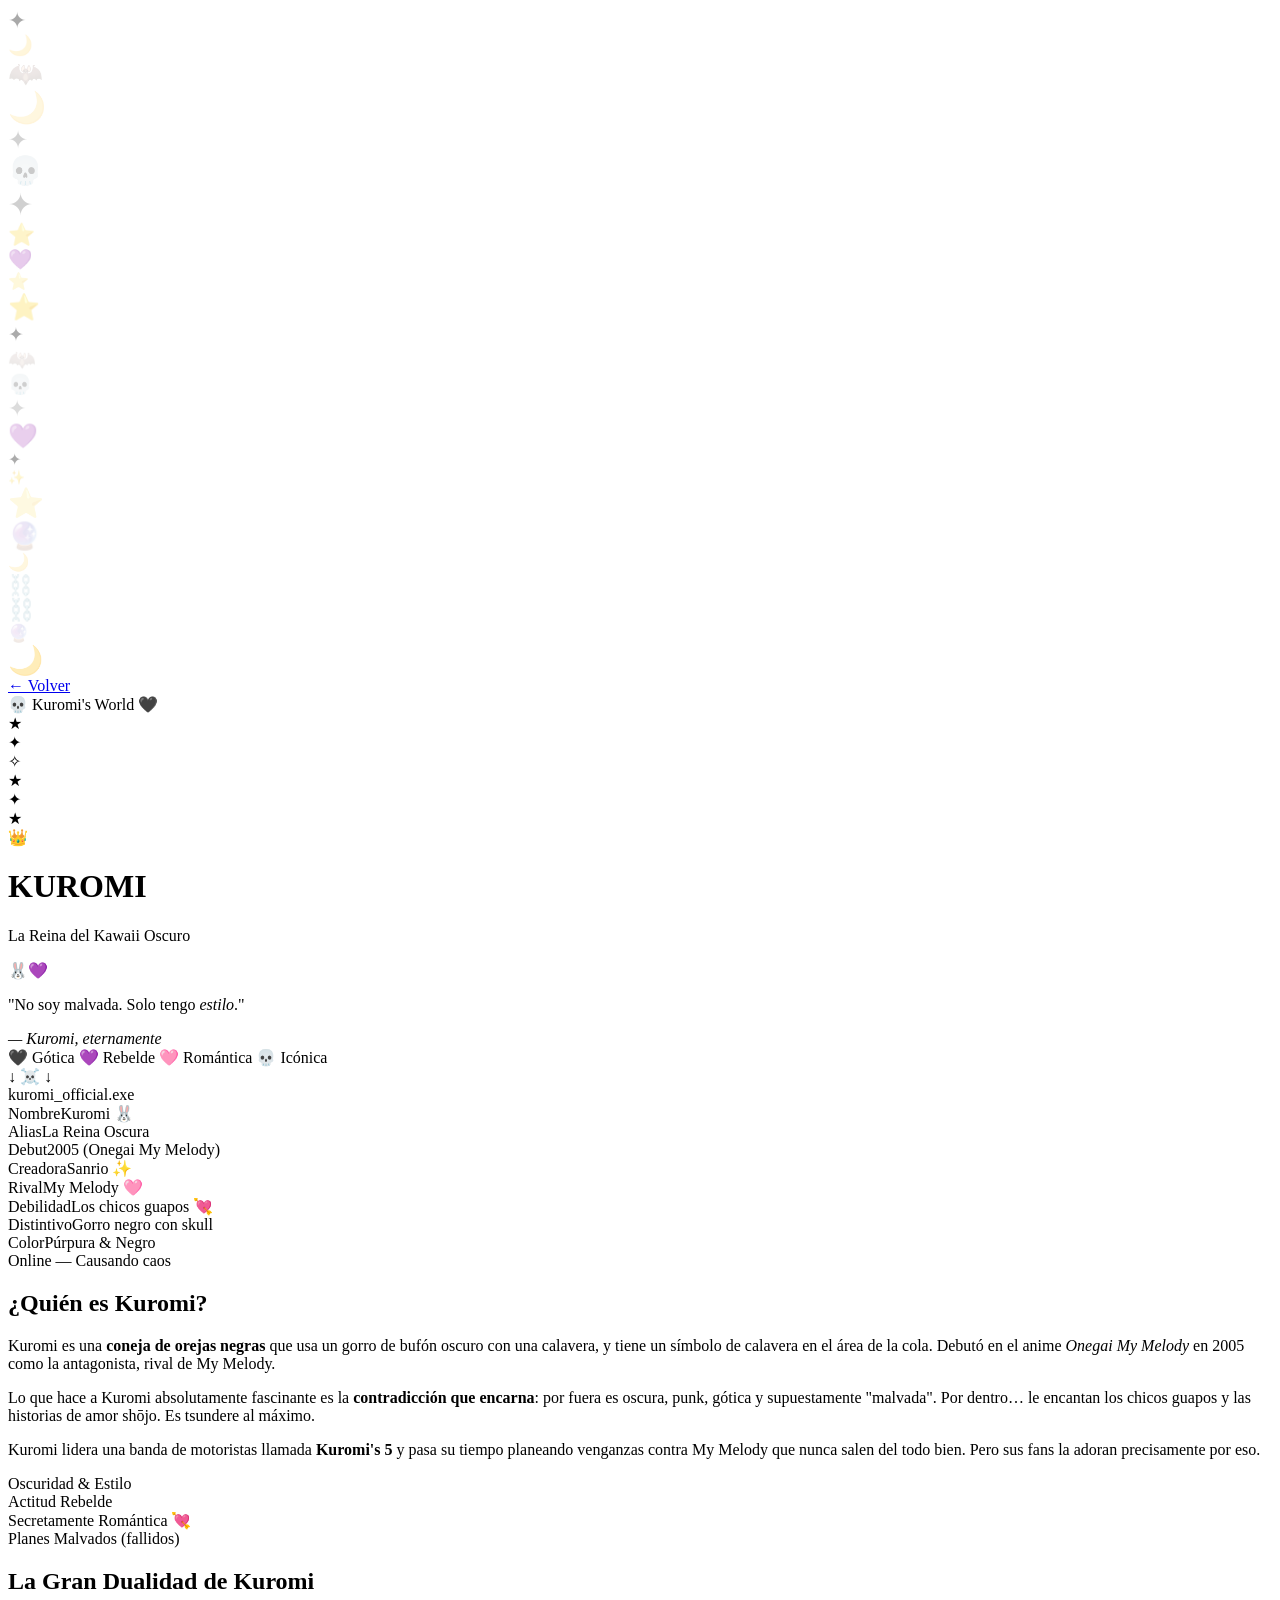
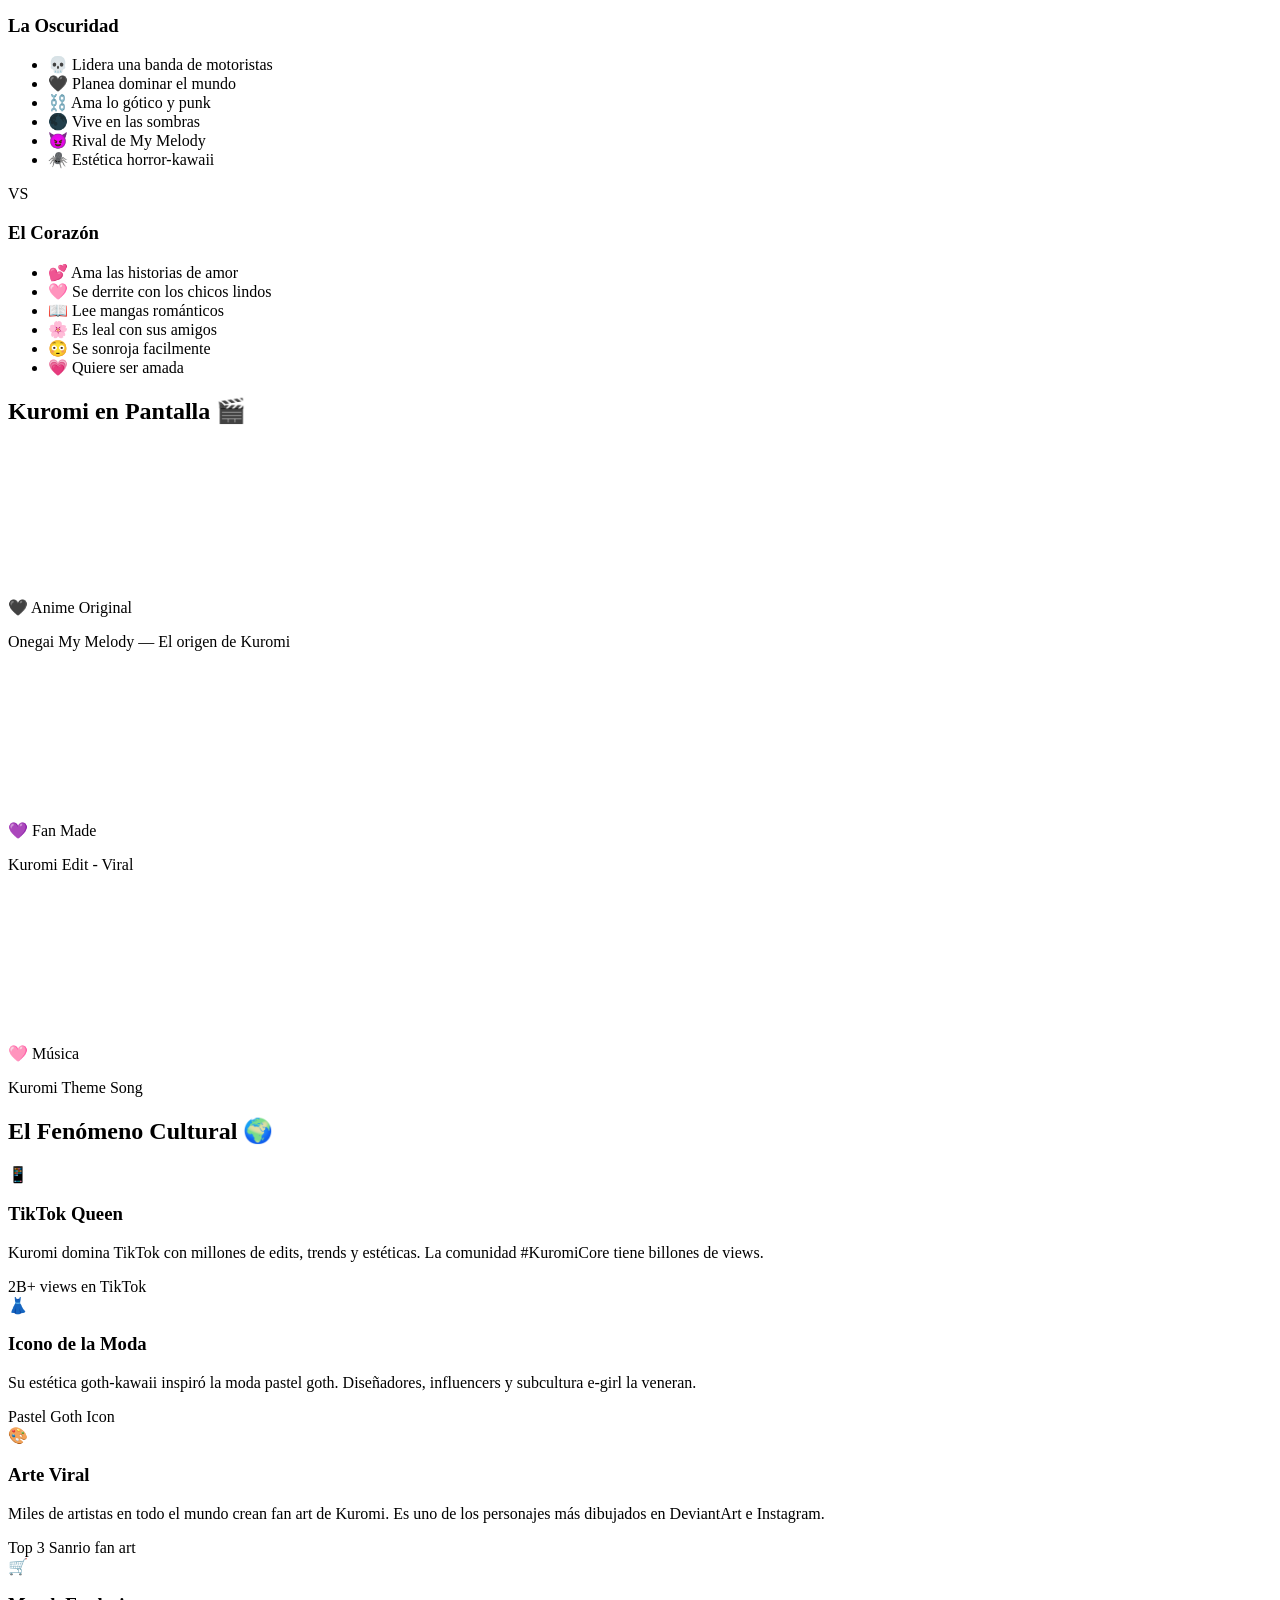
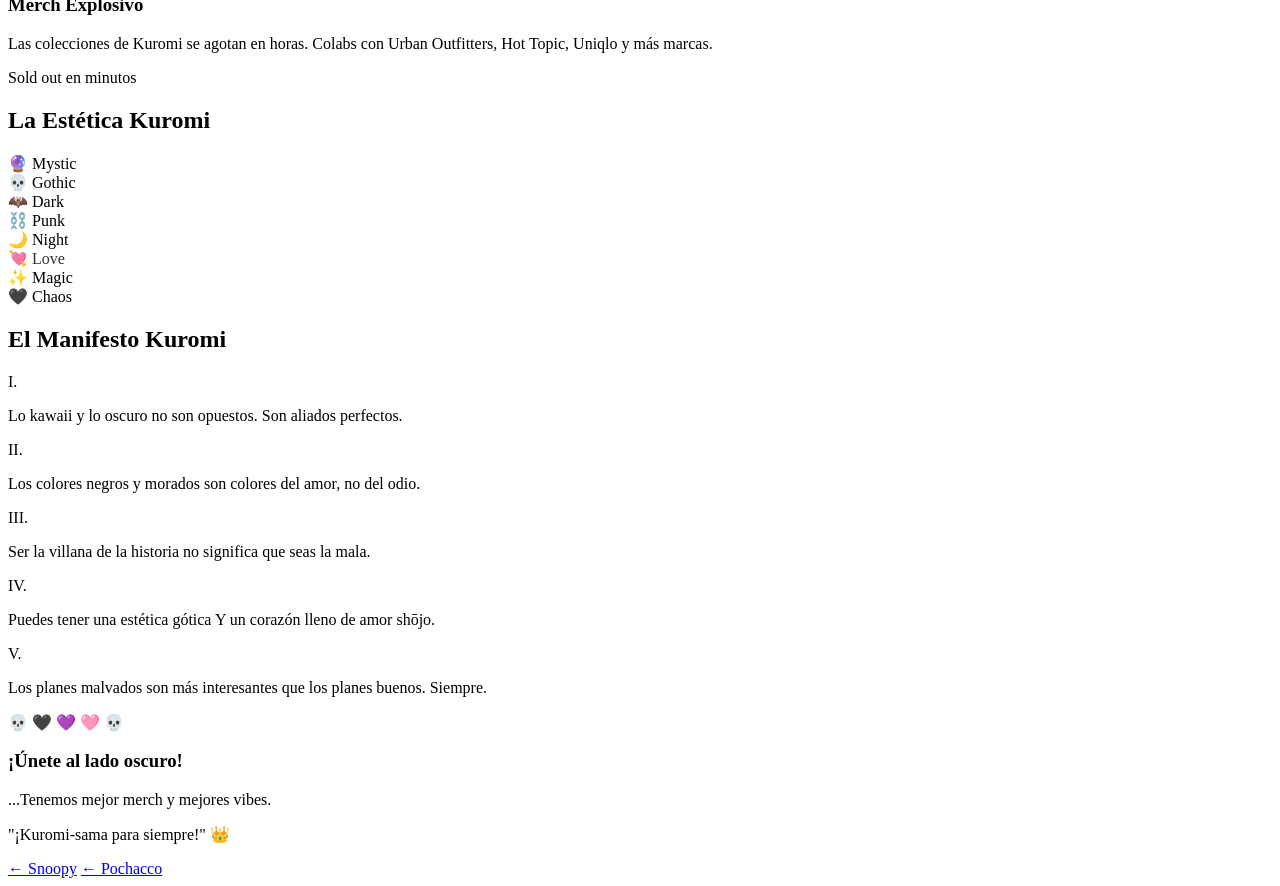
==== kuromi.html @ 2f502f6d "Add files via upload" ====
<!DOCTYPE html>
<html lang="es">
<head>
  <meta charset="UTF-8" />
  <meta name="viewport" content="width=device-width, initial-scale=1.0" />
  <title>Kuromi — La Reina del Kawaii Oscuro</title>
  <link rel="stylesheet" href="css/kuromi.css" />
  <link href="https://fonts.googleapis.com/css2?family=UnifrakturMaguntia&family=Raleway:wght@300;700;900&family=Abril+Fatface&display=swap" rel="stylesheet" />
</head>
<body>

  <!-- Dark particles -->
  <div class="dark-particles" id="darkParticles"></div>

  <!-- Nav -->
  <nav class="nav">
    <a href="index.html" class="nav-back">← Volver</a>
    <div class="nav-skull">💀 Kuromi's World 🖤</div>
    <div class="nav-dots">
      <a href="snoopy.html" class="dot"></a>
      <a href="pochacco.html" class="dot"></a>
      <a href="kuromi.html" class="dot active"></a>
    </div>
  </nav>

  <!-- Hero - Full dark experience -->
  <header class="hero">
    <div class="hero-bg">
      <div class="star" style="top:10%;left:5%">★</div>
      <div class="star" style="top:20%;left:90%">✦</div>
      <div class="star" style="top:70%;left:8%">✧</div>
      <div class="star" style="top:80%;left:85%">★</div>
      <div class="star" style="top:40%;left:95%">✦</div>
      <div class="star" style="top:55%;left:2%">★</div>
    </div>

    <div class="hero-content">
      <div class="crown">👑</div>
      <h1 class="hero-title">
        <span class="k">K</span><span class="u">U</span><span class="r">R</span><span class="o">O</span><span class="m">M</span><span class="i">I</span>
      </h1>
      <p class="hero-sub">La Reina del Kawaii Oscuro</p>

      <div class="kuromi-art">
        <img
          src="https://www.sanrio.com/cdn/shop/files/kuromi-sq.jpg"
          alt="Kuromi"
          class="kuromi-img"
          onerror="this.style.display='none'; this.nextElementSibling.style.display='flex'"
        />
        <div class="kuromi-emoji-fallback" style="display:none">🐰💜</div>
        <div class="ring ring-1"></div>
        <div class="ring ring-2"></div>
        <div class="ring ring-3"></div>
      </div>

      <div class="hero-manifesto">
        <p>"No soy malvada. Solo tengo <em>estilo</em>."</p>
        <cite>— Kuromi, eternamente</cite>
      </div>

      <div class="hero-pills">
        <span class="pill dark">🖤 Gótica</span>
        <span class="pill purple">💜 Rebelde</span>
        <span class="pill pink">🩷 Romántica</span>
        <span class="pill dark">💀 Icónica</span>
      </div>
    </div>

    <div class="scroll-skull">↓ ☠️ ↓</div>
  </header>

  <!-- About Section -->
  <section class="about">
    <div class="about-grid">
      <div class="about-visual">
        <div class="profile-card">
          <div class="pc-header">
            <div class="pc-dots">
              <span style="background:#ff5f56"></span>
              <span style="background:#febc2e"></span>
              <span style="background:#28c840"></span>
            </div>
            <span class="pc-title">kuromi_official.exe</span>
          </div>
          <div class="pc-body">
            <div class="pc-row"><span>Nombre</span><span>Kuromi 🐰</span></div>
            <div class="pc-row"><span>Alias</span><span>La Reina Oscura</span></div>
            <div class="pc-row"><span>Debut</span><span>2005 (Onegai My Melody)</span></div>
            <div class="pc-row"><span>Creadora</span><span>Sanrio ✨</span></div>
            <div class="pc-row"><span>Rival</span><span>My Melody 🩷</span></div>
            <div class="pc-row"><span>Debilidad</span><span>Los chicos guapos 💘</span></div>
            <div class="pc-row"><span>Distintivo</span><span>Gorro negro con skull</span></div>
            <div class="pc-row"><span>Color</span><span>Púrpura & Negro</span></div>
            <div class="pc-status">
              <span class="status-dot"></span>
              <span>Online — Causando caos</span>
            </div>
          </div>
        </div>
      </div>

      <div class="about-text">
        <h2 class="section-title">¿Quién es Kuromi?</h2>
        <p>Kuromi es una <strong>coneja de orejas negras</strong> que usa un gorro de bufón oscuro con una calavera, y tiene un símbolo de calavera en el área de la cola. Debutó en el anime <em>Onegai My Melody</em> en 2005 como la antagonista, rival de My Melody.</p>
        <p>Lo que hace a Kuromi absolutamente fascinante es la <strong>contradicción que encarna</strong>: por fuera es oscura, punk, gótica y supuestamente "malvada". Por dentro… le encantan los chicos guapos y las historias de amor shōjo. Es tsundere al máximo.</p>
        <p>Kuromi lidera una banda de motoristas llamada <strong>Kuromi's 5</strong> y pasa su tiempo planeando venganzas contra My Melody que nunca salen del todo bien. Pero sus fans la adoran precisamente por eso.</p>
        <div class="trait-list">
          <div class="trait">
            <span class="t-bar" style="--tw: 90%"></span>
            <span>Oscuridad & Estilo</span>
          </div>
          <div class="trait">
            <span class="t-bar" style="--tw: 85%"></span>
            <span>Actitud Rebelde</span>
          </div>
          <div class="trait">
            <span class="t-bar" style="--tw: 100%"></span>
            <span>Secretamente Romántica 💘</span>
          </div>
          <div class="trait">
            <span class="t-bar" style="--tw: 75%"></span>
            <span>Planes Malvados (fallidos)</span>
          </div>
        </div>
      </div>
    </div>
  </section>

  <!-- La Dualidad Section -->
  <section class="duality">
    <h2 class="section-title centered">La Gran Dualidad de Kuromi</h2>
    <div class="duality-split">
      <div class="duality-side dark-side">
        <h3>La Oscuridad</h3>
        <ul>
          <li>💀 Lidera una banda de motoristas</li>
          <li>🖤 Planea dominar el mundo</li>
          <li>⛓️ Ama lo gótico y punk</li>
          <li>🌑 Vive en las sombras</li>
          <li>😈 Rival de My Melody</li>
          <li>🕷️ Estética horror-kawaii</li>
        </ul>
      </div>
      <div class="duality-vs">VS</div>
      <div class="duality-side light-side">
        <h3>El Corazón</h3>
        <ul>
          <li>💕 Ama las historias de amor</li>
          <li>🩷 Se derrite con los chicos lindos</li>
          <li>📖 Lee mangas románticos</li>
          <li>🌸 Es leal con sus amigos</li>
          <li>😳 Se sonroja facilmente</li>
          <li>💗 Quiere ser amada</li>
        </ul>
      </div>
    </div>
  </section>

  <!-- Videos -->
  <section class="video-section">
    <h2 class="section-title centered">Kuromi en Pantalla 🎬</h2>
    <div class="video-layout">
      <div class="video-card featured-v">
        <iframe
          src="https://www.youtube.com/embed/dNz37sMqB1E"
          title="Onegai My Melody"
          frameborder="0"
          allow="accelerometer; autoplay; clipboard-write; encrypted-media; gyroscope; picture-in-picture"
          allowfullscreen>
        </iframe>
        <div class="v-caption">
          <span class="v-tag">🖤 Anime Original</span>
          <p>Onegai My Melody — El origen de Kuromi</p>
        </div>
      </div>
      <div class="video-stacked">
        <div class="video-card">
          <iframe
            src="https://www.youtube.com/embed/2GEgPJyUCxk"
            title="Kuromi Fan"
            frameborder="0"
            allow="accelerometer; autoplay; clipboard-write; encrypted-media; gyroscope; picture-in-picture"
            allowfullscreen>
          </iframe>
          <div class="v-caption sm">
            <span class="v-tag purple">💜 Fan Made</span>
            <p>Kuromi Edit - Viral</p>
          </div>
        </div>
        <div class="video-card">
          <iframe
            src="https://www.youtube.com/embed/n_Tda2DVjA0"
            title="Kuromi song"
            frameborder="0"
            allow="accelerometer; autoplay; clipboard-write; encrypted-media; gyroscope; picture-in-picture"
            allowfullscreen>
          </iframe>
          <div class="v-caption sm">
            <span class="v-tag pink">🩷 Música</span>
            <p>Kuromi Theme Song</p>
          </div>
        </div>
      </div>
    </div>
  </section>

  <!-- El Fenomeno Cultural -->
  <section class="phenomenon">
    <h2 class="section-title centered">El Fenómeno Cultural 🌍</h2>
    <div class="phenomenon-grid">
      <div class="ph-card">
        <div class="ph-icon">📱</div>
        <h3>TikTok Queen</h3>
        <p>Kuromi domina TikTok con millones de edits, trends y estéticas. La comunidad #KuromiCore tiene billones de views.</p>
        <div class="ph-stat">2B+ views en TikTok</div>
      </div>
      <div class="ph-card">
        <div class="ph-icon">👗</div>
        <h3>Icono de la Moda</h3>
        <p>Su estética goth-kawaii inspiró la moda pastel goth. Diseñadores, influencers y subcultura e-girl la veneran.</p>
        <div class="ph-stat">Pastel Goth Icon</div>
      </div>
      <div class="ph-card">
        <div class="ph-icon">🎨</div>
        <h3>Arte Viral</h3>
        <p>Miles de artistas en todo el mundo crean fan art de Kuromi. Es uno de los personajes más dibujados en DeviantArt e Instagram.</p>
        <div class="ph-stat">Top 3 Sanrio fan art</div>
      </div>
      <div class="ph-card">
        <div class="ph-icon">🛒</div>
        <h3>Merch Explosivo</h3>
        <p>Las colecciones de Kuromi se agotan en horas. Colabs con Urban Outfitters, Hot Topic, Uniqlo y más marcas.</p>
        <div class="ph-stat">Sold out en minutos</div>
      </div>
    </div>
  </section>

  <!-- Galería oscura -->
  <section class="dark-gallery">
    <h2 class="section-title centered">La Estética Kuromi</h2>
    <div class="aesthetic-grid">
      <div class="ae-item" style="--ae-bg: #2d1b69">
        <span class="ae-emoji">🔮</span>
        <span class="ae-text">Mystic</span>
      </div>
      <div class="ae-item tall" style="--ae-bg: #1a0a2e">
        <span class="ae-emoji">💀</span>
        <span class="ae-text">Gothic</span>
      </div>
      <div class="ae-item" style="--ae-bg: #6b0f6b">
        <span class="ae-emoji">🦇</span>
        <span class="ae-text">Dark</span>
      </div>
      <div class="ae-item wide" style="--ae-bg: #3d0057">
        <span class="ae-emoji">⛓️</span>
        <span class="ae-text">Punk</span>
      </div>
      <div class="ae-item" style="--ae-bg: #8b0070">
        <span class="ae-emoji">🌙</span>
        <span class="ae-text">Night</span>
      </div>
      <div class="ae-item tall" style="--ae-bg: #ff1493; opacity:0.8">
        <span class="ae-emoji">💘</span>
        <span class="ae-text">Love</span>
      </div>
      <div class="ae-item" style="--ae-bg: #4a0080">
        <span class="ae-emoji">✨</span>
        <span class="ae-text">Magic</span>
      </div>
      <div class="ae-item" style="--ae-bg: #1c0033">
        <span class="ae-emoji">🖤</span>
        <span class="ae-text">Chaos</span>
      </div>
    </div>
  </section>

  <!-- Manifesto -->
  <section class="manifesto">
    <div class="manifesto-inner">
      <h2 class="manifesto-title">El Manifesto Kuromi</h2>
      <div class="manifesto-items">
        <div class="manifesto-item" data-idx="1">
          <span class="m-num">I.</span>
          <p>Lo kawaii y lo oscuro no son opuestos. Son aliados perfectos.</p>
        </div>
        <div class="manifesto-item" data-idx="2">
          <span class="m-num">II.</span>
          <p>Los colores negros y morados son colores del amor, no del odio.</p>
        </div>
        <div class="manifesto-item" data-idx="3">
          <span class="m-num">III.</span>
          <p>Ser la villana de la historia no significa que seas la mala.</p>
        </div>
        <div class="manifesto-item" data-idx="4">
          <span class="m-num">IV.</span>
          <p>Puedes tener una estética gótica Y un corazón lleno de amor shōjo.</p>
        </div>
        <div class="manifesto-item" data-idx="5">
          <span class="m-num">V.</span>
          <p>Los planes malvados son más interesantes que los planes buenos. Siempre.</p>
        </div>
      </div>
    </div>
  </section>

  <!-- Footer -->
  <footer class="footer">
    <div class="footer-art">💀 🖤 💜 🩷 💀</div>
    <h3 class="footer-title">¡Únete al lado oscuro!</h3>
    <p class="footer-sub">...Tenemos mejor merch y mejores vibes.</p>
    <p class="footer-quote">"¡Kuromi-sama para siempre!" 👑</p>
    <div class="footer-nav">
      <a href="snoopy.html">← Snoopy</a>
      <a href="pochacco.html">← Pochacco</a>
    </div>
  </footer>

  <script>
    // Dark particles
    const container = document.getElementById('darkParticles');
    const symbols = ['💀', '🖤', '⭐', '✦', '🦇', '💜', '✨', '🌙', '⛓️', '🔮'];
    for (let i = 0; i < 25; i++) {
      const el = document.createElement('div');
      el.className = 'dp';
      el.textContent = symbols[Math.floor(Math.random() * symbols.length)];
      el.style.cssText = `
        left: ${Math.random() * 100}%;
        animation-delay: ${Math.random() * 10}s;
        animation-duration: ${8 + Math.random() * 8}s;
        font-size: ${0.8 + Math.random() * 1.2}rem;
        opacity: ${0.1 + Math.random() * 0.25};
      `;
      container.appendChild(el);
    }

    // Letter animation on load
    const letters = document.querySelectorAll('.hero-title span');
    letters.forEach((l, i) => {
      l.style.animationDelay = `${i * 0.1}s`;
    });

    // Scroll animations
    const observer = new IntersectionObserver((entries) => {
      entries.forEach(e => {
        if (e.isIntersecting) e.target.classList.add('visible');
      });
    }, { threshold: 0.1 });
    document.querySelectorAll('.ph-card, .manifesto-item, .ae-item, .duality-side, .trait').forEach(el => observer.observe(el));

    // Stars twinkling
    document.querySelectorAll('.star').forEach((s, i) => {
      s.style.animationDelay = `${i * 0.4}s`;
    });
  </script>
</body>
</html>
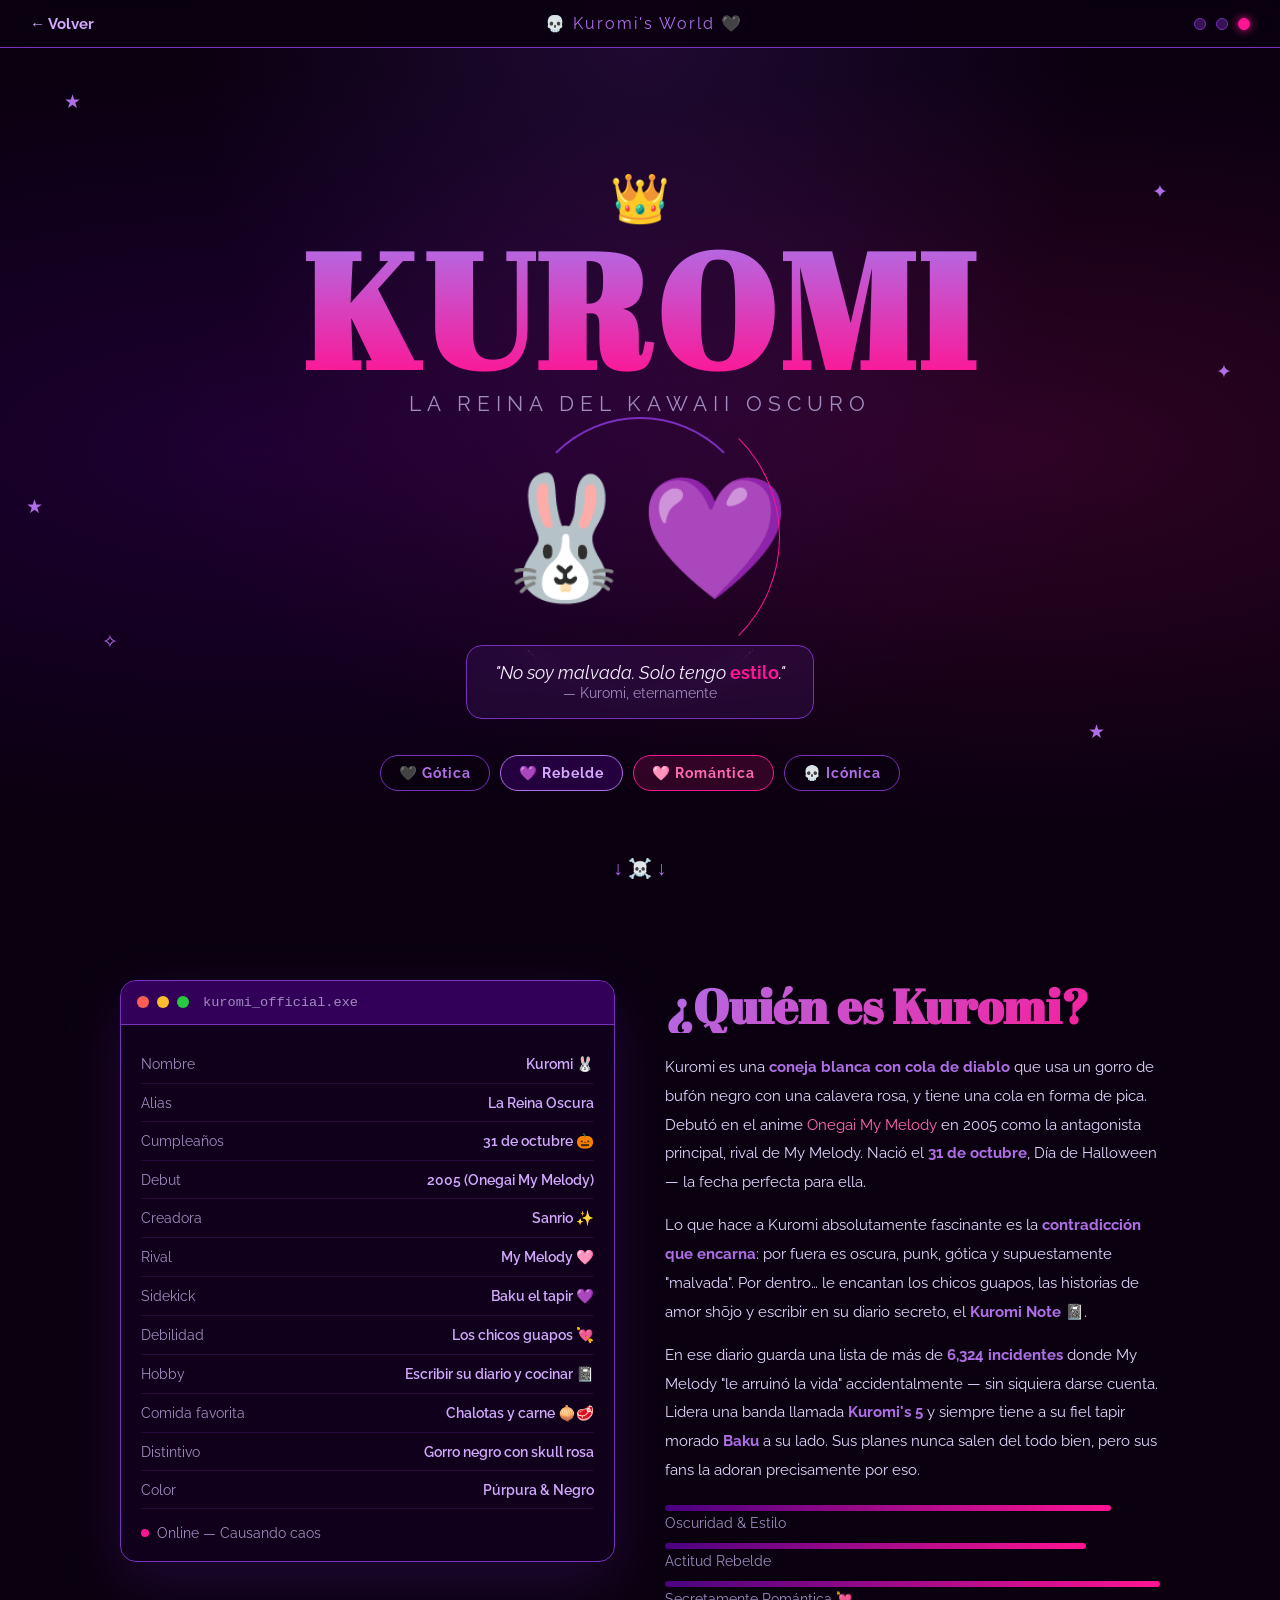
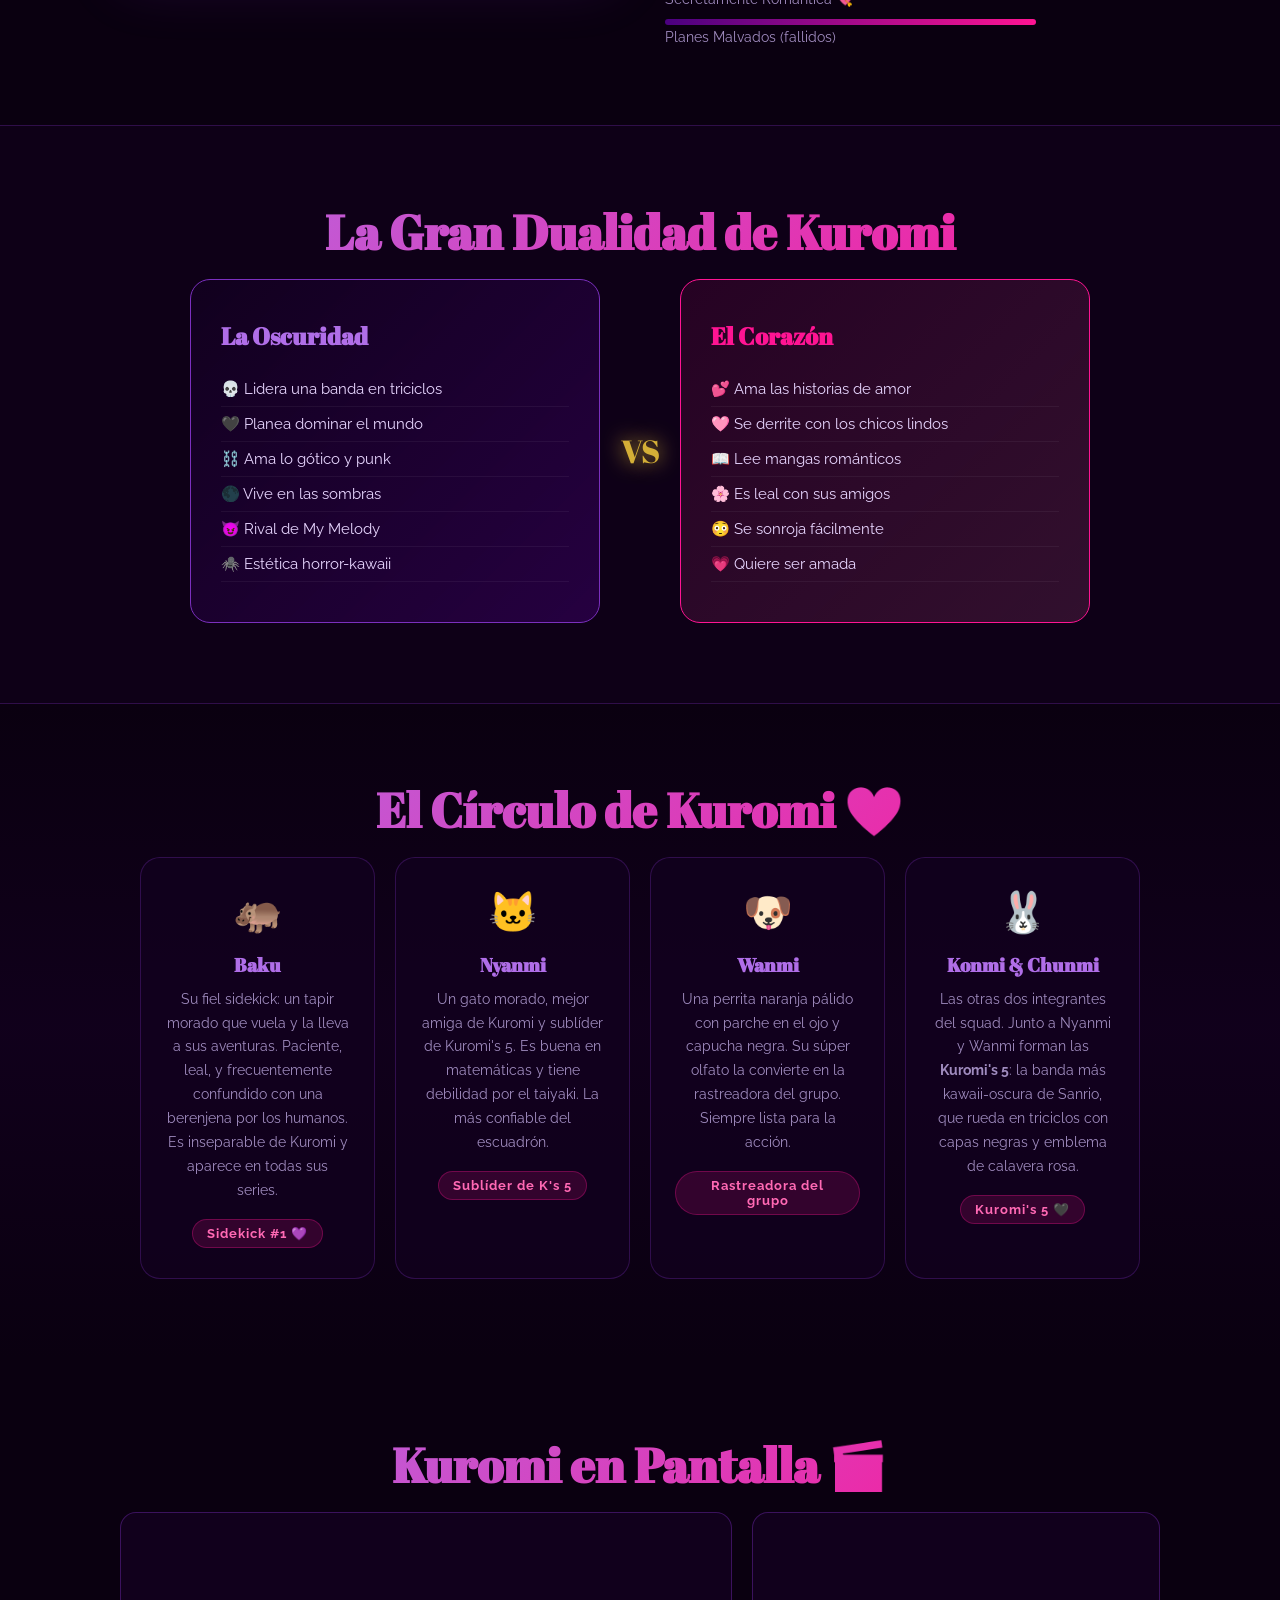
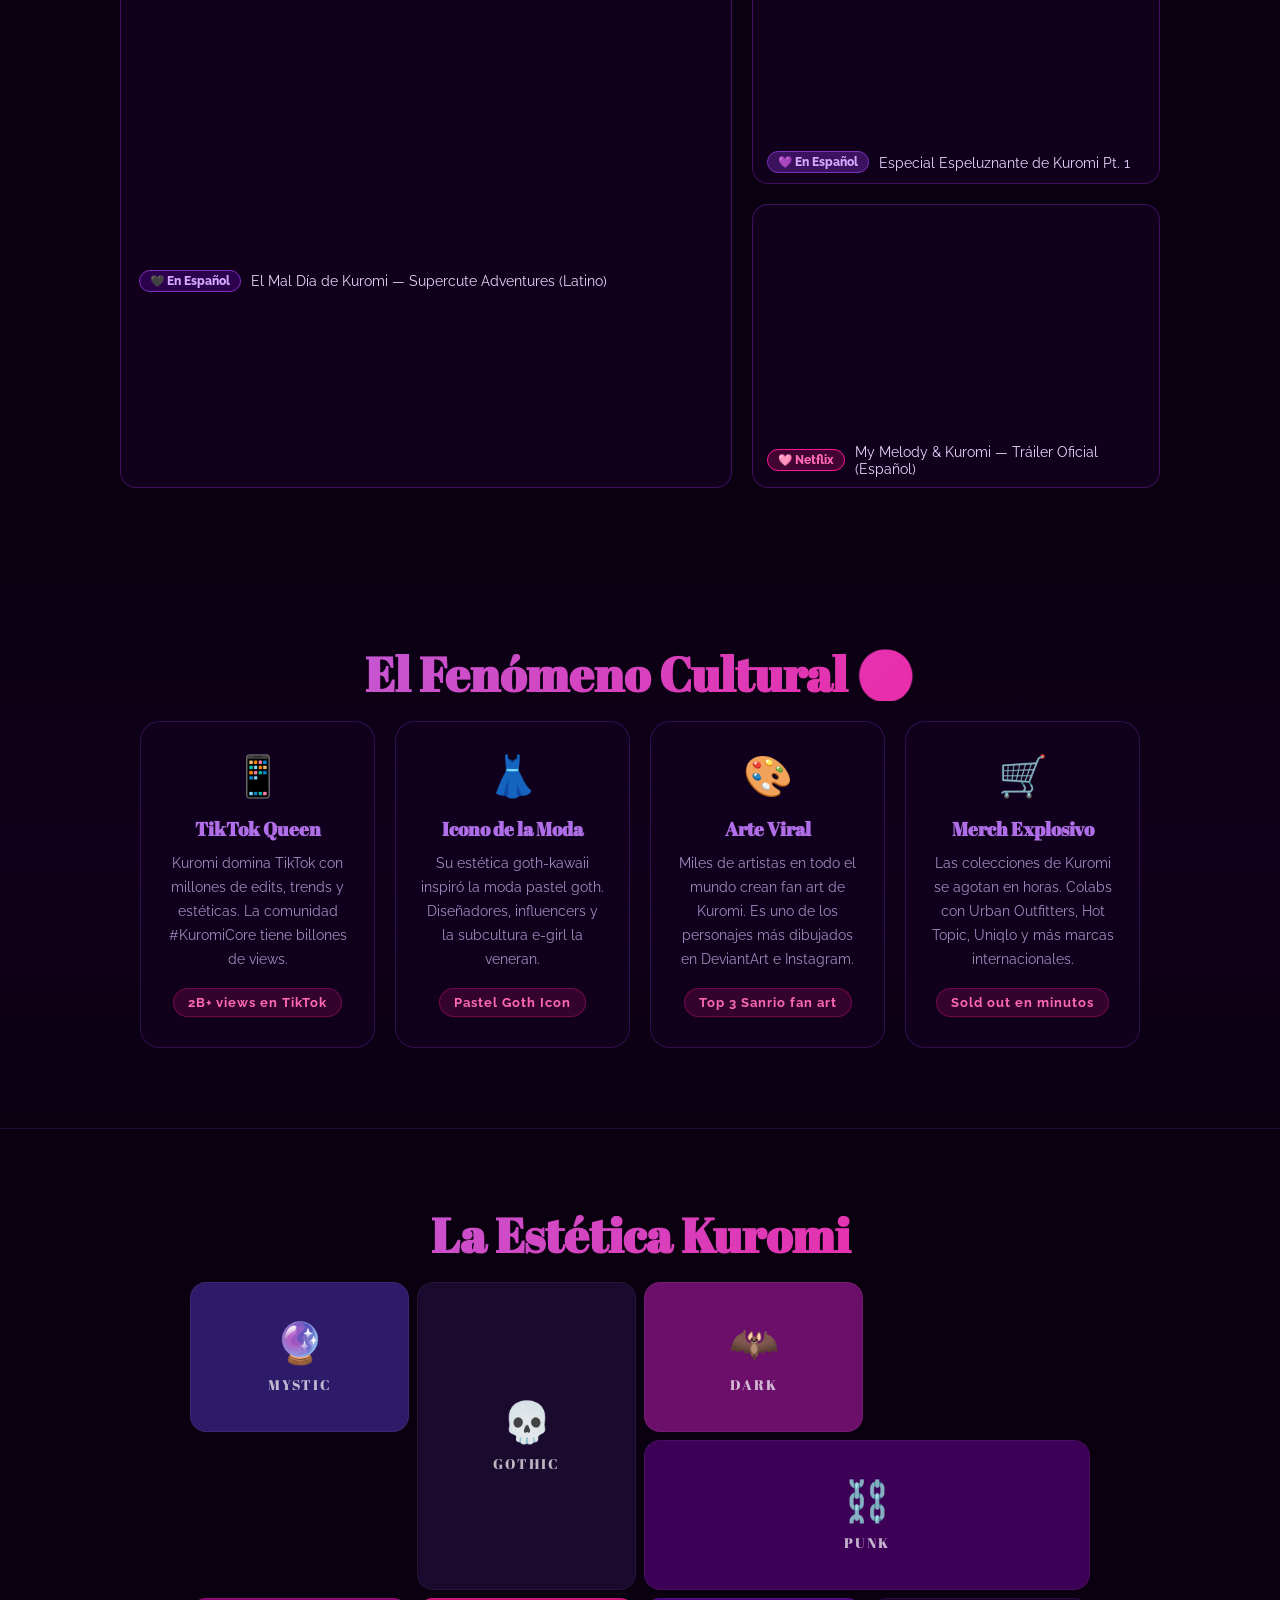
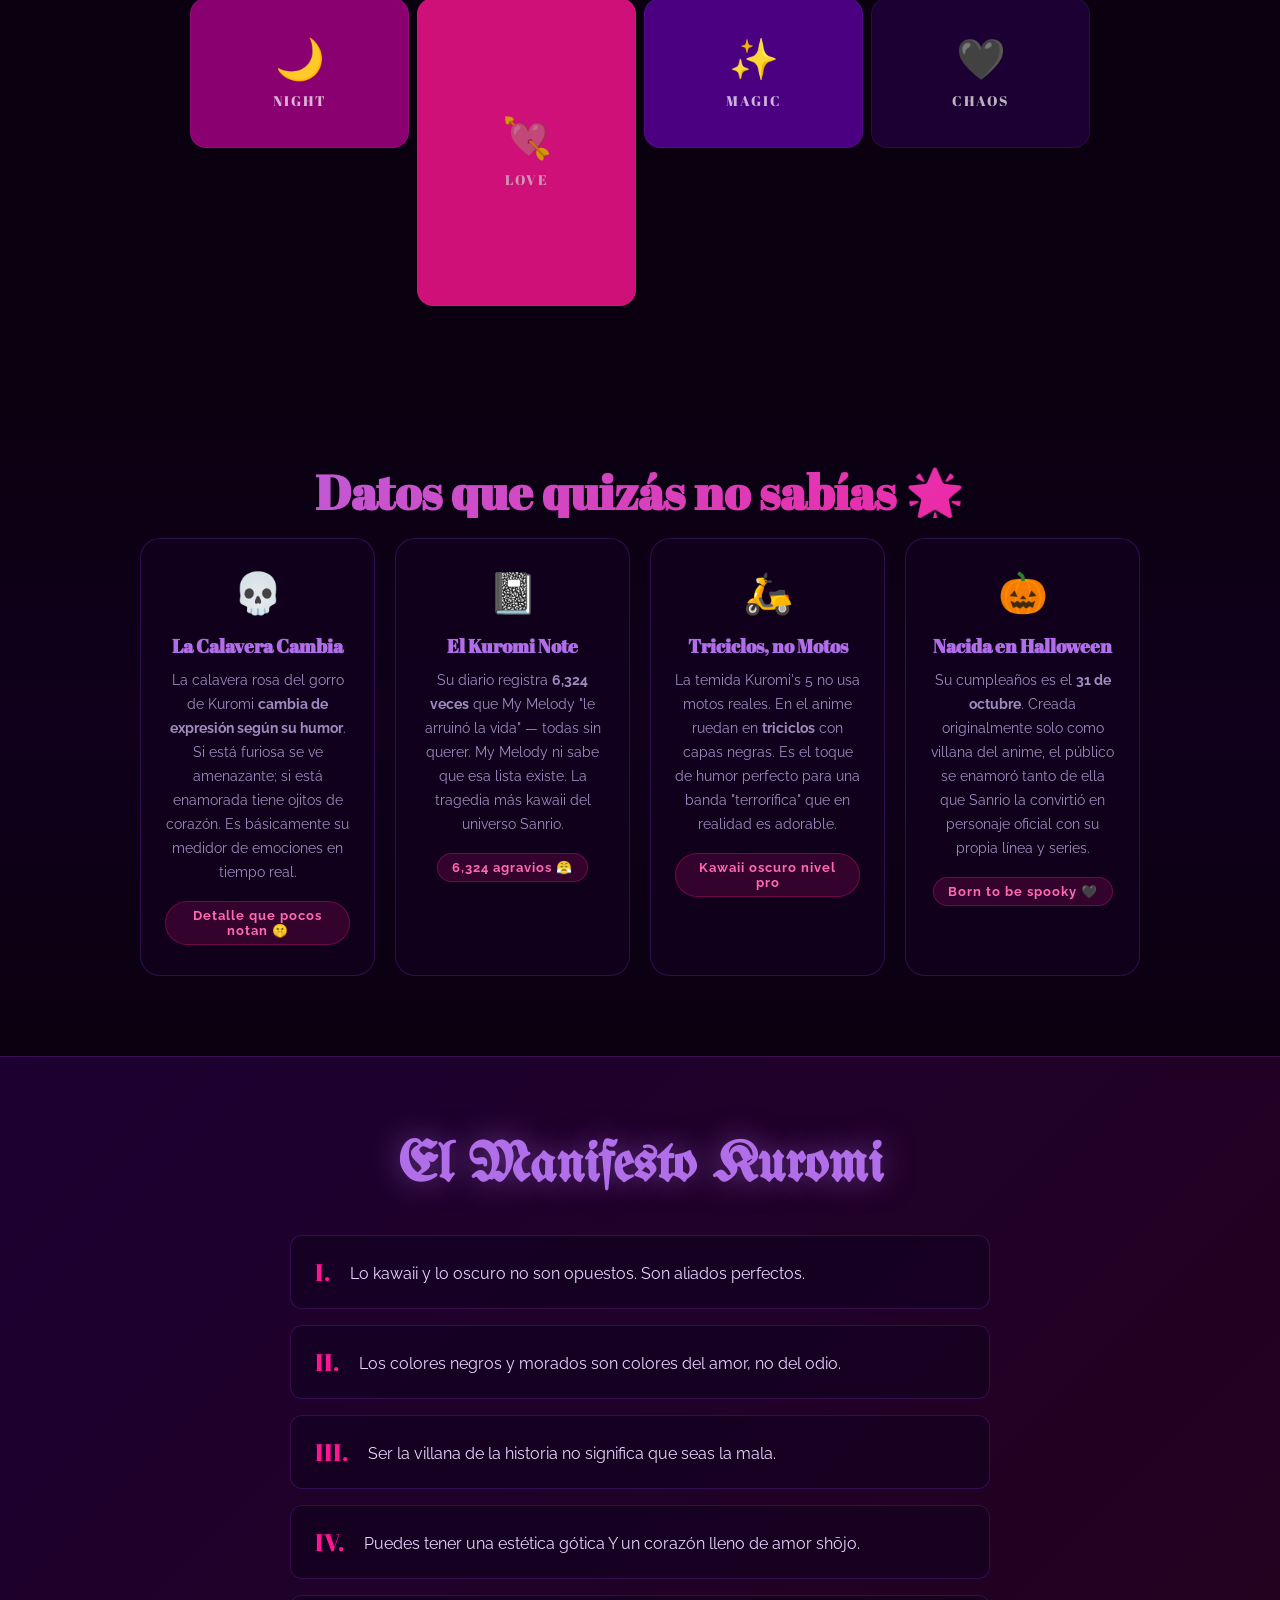
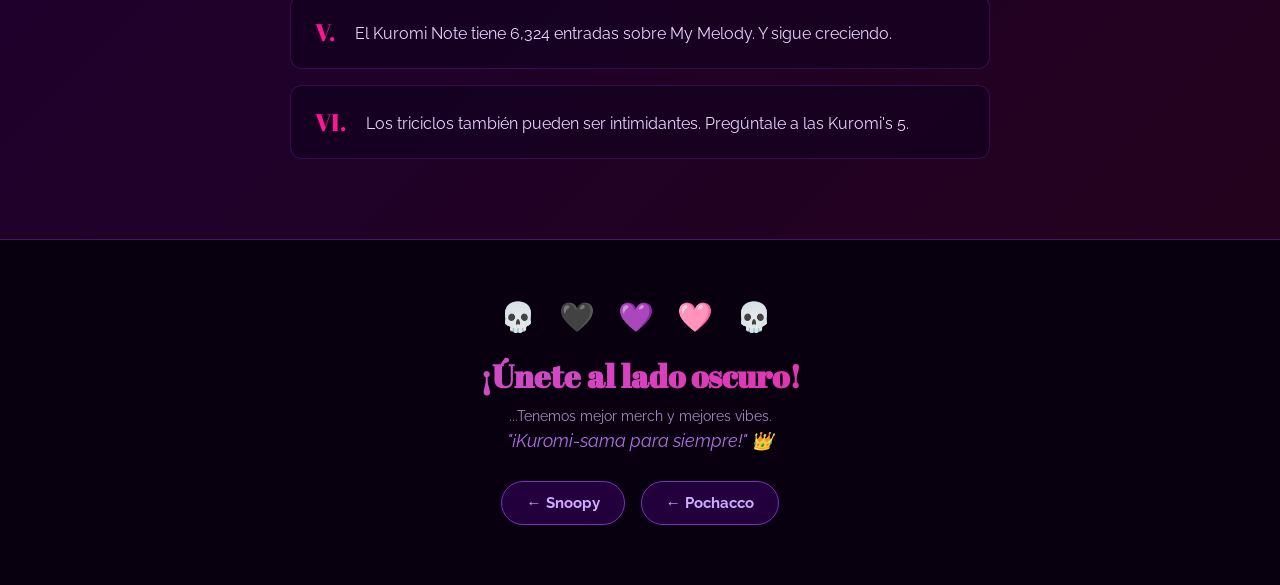
==== commit 24e021fe: "Update kuromi.html" ====
--- a/kuromi.html
+++ b/kuromi.html
@@ -86,11 +86,15 @@
           <div class="pc-body">
             <div class="pc-row"><span>Nombre</span><span>Kuromi 🐰</span></div>
             <div class="pc-row"><span>Alias</span><span>La Reina Oscura</span></div>
+            <div class="pc-row"><span>Cumpleaños</span><span>31 de octubre 🎃</span></div>
             <div class="pc-row"><span>Debut</span><span>2005 (Onegai My Melody)</span></div>
             <div class="pc-row"><span>Creadora</span><span>Sanrio ✨</span></div>
             <div class="pc-row"><span>Rival</span><span>My Melody 🩷</span></div>
+            <div class="pc-row"><span>Sidekick</span><span>Baku el tapir 💜</span></div>
             <div class="pc-row"><span>Debilidad</span><span>Los chicos guapos 💘</span></div>
-            <div class="pc-row"><span>Distintivo</span><span>Gorro negro con skull</span></div>
+            <div class="pc-row"><span>Hobby</span><span>Escribir su diario y cocinar 📓</span></div>
+            <div class="pc-row"><span>Comida favorita</span><span>Chalotas y carne 🧅🥩</span></div>
+            <div class="pc-row"><span>Distintivo</span><span>Gorro negro con skull rosa</span></div>
             <div class="pc-row"><span>Color</span><span>Púrpura & Negro</span></div>
             <div class="pc-status">
               <span class="status-dot"></span>
@@ -102,9 +106,9 @@
 
       <div class="about-text">
         <h2 class="section-title">¿Quién es Kuromi?</h2>
-        <p>Kuromi es una <strong>coneja de orejas negras</strong> que usa un gorro de bufón oscuro con una calavera, y tiene un símbolo de calavera en el área de la cola. Debutó en el anime <em>Onegai My Melody</em> en 2005 como la antagonista, rival de My Melody.</p>
-        <p>Lo que hace a Kuromi absolutamente fascinante es la <strong>contradicción que encarna</strong>: por fuera es oscura, punk, gótica y supuestamente "malvada". Por dentro… le encantan los chicos guapos y las historias de amor shōjo. Es tsundere al máximo.</p>
-        <p>Kuromi lidera una banda de motoristas llamada <strong>Kuromi's 5</strong> y pasa su tiempo planeando venganzas contra My Melody que nunca salen del todo bien. Pero sus fans la adoran precisamente por eso.</p>
+        <p>Kuromi es una <strong>coneja blanca con cola de diablo</strong> que usa un gorro de bufón negro con una calavera rosa, y tiene una cola en forma de pica. Debutó en el anime <em>Onegai My Melody</em> en 2005 como la antagonista principal, rival de My Melody. Nació el <strong>31 de octubre</strong>, Día de Halloween — la fecha perfecta para ella.</p>
+        <p>Lo que hace a Kuromi absolutamente fascinante es la <strong>contradicción que encarna</strong>: por fuera es oscura, punk, gótica y supuestamente "malvada". Por dentro… le encantan los chicos guapos, las historias de amor shōjo y escribir en su diario secreto, el <strong>Kuromi Note</strong> 📓.</p>
+        <p>En ese diario guarda una lista de más de <strong>6,324 incidentes</strong> donde My Melody "le arruinó la vida" accidentalmente — sin siquiera darse cuenta. Lidera una banda llamada <strong>Kuromi's 5</strong> y siempre tiene a su fiel tapir morado <strong>Baku</strong> a su lado. Sus planes nunca salen del todo bien, pero sus fans la adoran precisamente por eso.</p>
         <div class="trait-list">
           <div class="trait">
             <span class="t-bar" style="--tw: 90%"></span>
@@ -134,7 +138,7 @@
       <div class="duality-side dark-side">
         <h3>La Oscuridad</h3>
         <ul>
-          <li>💀 Lidera una banda de motoristas</li>
+          <li>💀 Lidera una banda en triciclos</li>
           <li>🖤 Planea dominar el mundo</li>
           <li>⛓️ Ama lo gótico y punk</li>
           <li>🌑 Vive en las sombras</li>
@@ -150,9 +154,40 @@
           <li>🩷 Se derrite con los chicos lindos</li>
           <li>📖 Lee mangas románticos</li>
           <li>🌸 Es leal con sus amigos</li>
-          <li>😳 Se sonroja facilmente</li>
+          <li>😳 Se sonroja fácilmente</li>
           <li>💗 Quiere ser amada</li>
         </ul>
+      </div>
+    </div>
+  </section>
+
+  <!-- El Círculo de Kuromi -->
+  <section class="phenomenon">
+    <h2 class="section-title centered">El Círculo de Kuromi 🖤</h2>
+    <div class="phenomenon-grid">
+      <div class="ph-card">
+        <div class="ph-icon">🦛</div>
+        <h3>Baku</h3>
+        <p>Su fiel sidekick: un tapir morado que vuela y la lleva a sus aventuras. Paciente, leal, y frecuentemente confundido con una berenjena por los humanos. Es inseparable de Kuromi y aparece en todas sus series.</p>
+        <div class="ph-stat">Sidekick #1 💜</div>
+      </div>
+      <div class="ph-card">
+        <div class="ph-icon">🐱</div>
+        <h3>Nyanmi</h3>
+        <p>Un gato morado, mejor amiga de Kuromi y sublíder de Kuromi's 5. Es buena en matemáticas y tiene debilidad por el taiyaki. La más confiable del escuadrón.</p>
+        <div class="ph-stat">Sublíder de K's 5</div>
+      </div>
+      <div class="ph-card">
+        <div class="ph-icon">🐶</div>
+        <h3>Wanmi</h3>
+        <p>Una perrita naranja pálido con parche en el ojo y capucha negra. Su súper olfato la convierte en la rastreadora del grupo. Siempre lista para la acción.</p>
+        <div class="ph-stat">Rastreadora del grupo</div>
+      </div>
+      <div class="ph-card">
+        <div class="ph-icon">🐰</div>
+        <h3>Konmi & Chunmi</h3>
+        <p>Las otras dos integrantes del squad. Junto a Nyanmi y Wanmi forman las <strong>Kuromi's 5</strong>: la banda más kawaii-oscura de Sanrio, que rueda en triciclos con capas negras y emblema de calavera rosa.</p>
+        <div class="ph-stat">Kuromi's 5 🖤</div>
       </div>
     </div>
   </section>
@@ -163,42 +198,42 @@
     <div class="video-layout">
       <div class="video-card featured-v">
         <iframe
-          src="https://www.youtube.com/embed/dNz37sMqB1E"
-          title="Onegai My Melody"
+          src="https://www.youtube.com/embed/zLJ_v0_wgB8"
+          title="El Mal Día de Kuromi - Hello Kitty y Amigos en Español"
           frameborder="0"
           allow="accelerometer; autoplay; clipboard-write; encrypted-media; gyroscope; picture-in-picture"
           allowfullscreen>
         </iframe>
         <div class="v-caption">
-          <span class="v-tag">🖤 Anime Original</span>
-          <p>Onegai My Melody — El origen de Kuromi</p>
+          <span class="v-tag">🖤 En Español</span>
+          <p>El Mal Día de Kuromi — Supercute Adventures (Latino)</p>
         </div>
       </div>
       <div class="video-stacked">
         <div class="video-card">
           <iframe
-            src="https://www.youtube.com/embed/2GEgPJyUCxk"
-            title="Kuromi Fan"
+            src="https://www.youtube.com/embed/8aHYMrRktD0"
+            title="Súper Espeluznante Especial de Kuromi Parte 1 - En Español"
             frameborder="0"
             allow="accelerometer; autoplay; clipboard-write; encrypted-media; gyroscope; picture-in-picture"
             allowfullscreen>
           </iframe>
           <div class="v-caption sm">
-            <span class="v-tag purple">💜 Fan Made</span>
-            <p>Kuromi Edit - Viral</p>
+            <span class="v-tag purple">💜 En Español</span>
+            <p>Especial Espeluznante de Kuromi Pt. 1</p>
           </div>
         </div>
         <div class="video-card">
           <iframe
-            src="https://www.youtube.com/embed/n_Tda2DVjA0"
-            title="Kuromi song"
+            src="https://www.youtube.com/embed/V3VkML8W210"
+            title="My Melody & Kuromi - Tráiler oficial Netflix en Español"
             frameborder="0"
             allow="accelerometer; autoplay; clipboard-write; encrypted-media; gyroscope; picture-in-picture"
             allowfullscreen>
           </iframe>
           <div class="v-caption sm">
-            <span class="v-tag pink">🩷 Música</span>
-            <p>Kuromi Theme Song</p>
+            <span class="v-tag pink">🩷 Netflix</span>
+            <p>My Melody & Kuromi — Tráiler Oficial (Español)</p>
           </div>
         </div>
       </div>
@@ -218,7 +253,7 @@
       <div class="ph-card">
         <div class="ph-icon">👗</div>
         <h3>Icono de la Moda</h3>
-        <p>Su estética goth-kawaii inspiró la moda pastel goth. Diseñadores, influencers y subcultura e-girl la veneran.</p>
+        <p>Su estética goth-kawaii inspiró la moda pastel goth. Diseñadores, influencers y la subcultura e-girl la veneran.</p>
         <div class="ph-stat">Pastel Goth Icon</div>
       </div>
       <div class="ph-card">
@@ -230,7 +265,7 @@
       <div class="ph-card">
         <div class="ph-icon">🛒</div>
         <h3>Merch Explosivo</h3>
-        <p>Las colecciones de Kuromi se agotan en horas. Colabs con Urban Outfitters, Hot Topic, Uniqlo y más marcas.</p>
+        <p>Las colecciones de Kuromi se agotan en horas. Colabs con Urban Outfitters, Hot Topic, Uniqlo y más marcas internacionales.</p>
         <div class="ph-stat">Sold out en minutos</div>
       </div>
     </div>
@@ -271,6 +306,37 @@
       <div class="ae-item" style="--ae-bg: #1c0033">
         <span class="ae-emoji">🖤</span>
         <span class="ae-text">Chaos</span>
+      </div>
+    </div>
+  </section>
+
+  <!-- Fun Facts -->
+  <section class="phenomenon">
+    <h2 class="section-title centered">Datos que quizás no sabías 🌟</h2>
+    <div class="phenomenon-grid">
+      <div class="ph-card">
+        <div class="ph-icon">💀</div>
+        <h3>La Calavera Cambia</h3>
+        <p>La calavera rosa del gorro de Kuromi <strong>cambia de expresión según su humor</strong>. Si está furiosa se ve amenazante; si está enamorada tiene ojitos de corazón. Es básicamente su medidor de emociones en tiempo real.</p>
+        <div class="ph-stat">Detalle que pocos notan 🤫</div>
+      </div>
+      <div class="ph-card">
+        <div class="ph-icon">📓</div>
+        <h3>El Kuromi Note</h3>
+        <p>Su diario registra <strong>6,324 veces</strong> que My Melody "le arruinó la vida" — todas sin querer. My Melody ni sabe que esa lista existe. La tragedia más kawaii del universo Sanrio.</p>
+        <div class="ph-stat">6,324 agravios 😤</div>
+      </div>
+      <div class="ph-card">
+        <div class="ph-icon">🛵</div>
+        <h3>Triciclos, no Motos</h3>
+        <p>La temida Kuromi's 5 no usa motos reales. En el anime ruedan en <strong>triciclos</strong> con capas negras. Es el toque de humor perfecto para una banda "terrorífica" que en realidad es adorable.</p>
+        <div class="ph-stat">Kawaii oscuro nivel pro</div>
+      </div>
+      <div class="ph-card">
+        <div class="ph-icon">🎃</div>
+        <h3>Nacida en Halloween</h3>
+        <p>Su cumpleaños es el <strong>31 de octubre</strong>. Creada originalmente solo como villana del anime, el público se enamoró tanto de ella que Sanrio la convirtió en personaje oficial con su propia línea y series.</p>
+        <div class="ph-stat">Born to be spooky 🖤</div>
       </div>
     </div>
   </section>
@@ -298,7 +364,11 @@
         </div>
         <div class="manifesto-item" data-idx="5">
           <span class="m-num">V.</span>
-          <p>Los planes malvados son más interesantes que los planes buenos. Siempre.</p>
+          <p>El Kuromi Note tiene 6,324 entradas sobre My Melody. Y sigue creciendo.</p>
+        </div>
+        <div class="manifesto-item" data-idx="6">
+          <span class="m-num">VI.</span>
+          <p>Los triciclos también pueden ser intimidantes. Pregúntale a las Kuromi's 5.</p>
         </div>
       </div>
     </div>
--- a/css/kuromi.css
+++ b/css/kuromi.css
@@ -0,0 +1,608 @@
+/* ==========================================
+   KUROMI CSS — Dark Gothic Kawaii Aesthetic
+   Palette: Deep Purple, Black, Hot Pink, Lilac
+   ========================================== */
+
+:root {
+  --void: #0a0010;
+  --dark: #12001f;
+  --purple: #4a0080;
+  --purple-mid: #7b2fbe;
+  --purple-light: #b06ee8;
+  --lilac: #d4a8ff;
+  --pink: #ff1493;
+  --pink-soft: #ff69b4;
+  --pink-pale: #ffd6e7;
+  --white: #f5f0ff;
+  --grey: #c0a8d0;
+  --gold: #d4af37;
+  --text: #e8d5ff;
+  --text-dim: #a08bbf;
+}
+
+* { margin: 0; padding: 0; box-sizing: border-box; }
+html { scroll-behavior: smooth; }
+
+body {
+  background: var(--void);
+  color: var(--text);
+  font-family: 'Raleway', sans-serif;
+  overflow-x: hidden;
+}
+
+/* ---- DARK PARTICLES ---- */
+.dark-particles {
+  position: fixed; inset: 0;
+  pointer-events: none; z-index: 0;
+  overflow: hidden;
+}
+.dp {
+  position: absolute;
+  animation: riseDark linear infinite;
+  bottom: -40px;
+}
+@keyframes riseDark {
+  0% { transform: translateY(0) rotate(0deg); }
+  100% { transform: translateY(-110vh) rotate(360deg); }
+}
+
+/* ---- NAV ---- */
+.nav {
+  position: fixed; top: 0; left: 0; right: 0;
+  display: flex; align-items: center; justify-content: space-between;
+  padding: 14px 30px;
+  background: rgba(10,0,16,0.9);
+  backdrop-filter: blur(20px);
+  border-bottom: 1px solid var(--purple-mid);
+  z-index: 100;
+}
+.nav-back {
+  color: var(--lilac); text-decoration: none;
+  font-weight: 700; font-size: 0.95rem;
+  transition: color 0.2s;
+}
+.nav-back:hover { color: var(--pink); }
+.nav-skull {
+  font-size: 1rem; color: var(--purple-light);
+  letter-spacing: 2px;
+}
+.nav-dots { display: flex; gap: 10px; }
+.dot {
+  width: 12px; height: 12px; border-radius: 50%;
+  background: rgba(123,47,190,0.4);
+  display: block; transition: all 0.2s;
+  border: 1px solid var(--purple-mid);
+}
+.dot.active { background: var(--pink); border-color: var(--pink); box-shadow: 0 0 10px var(--pink); }
+.dot:hover { background: var(--purple-light); }
+
+/* ---- HERO ---- */
+.hero {
+  min-height: 100vh;
+  display: flex; flex-direction: column;
+  align-items: center; justify-content: center;
+  padding-top: 60px;
+  position: relative; overflow: hidden;
+  background:
+    radial-gradient(ellipse at 20% 50%, rgba(74,0,128,0.3) 0%, transparent 60%),
+    radial-gradient(ellipse at 80% 50%, rgba(255,20,147,0.15) 0%, transparent 60%),
+    radial-gradient(ellipse at 50% 0%, rgba(123,47,190,0.2) 0%, transparent 50%),
+    var(--void);
+}
+
+.hero-bg {
+  position: absolute; inset: 0;
+  pointer-events: none;
+}
+.star {
+  position: absolute;
+  color: var(--purple-light);
+  font-size: 1.2rem;
+  animation: twinkle 2s ease-in-out infinite;
+}
+@keyframes twinkle {
+  0%, 100% { opacity: 0.3; transform: scale(1); }
+  50% { opacity: 1; transform: scale(1.4); }
+}
+
+.hero-content {
+  position: relative; z-index: 2;
+  text-align: center; padding: 40px 20px;
+  display: flex; flex-direction: column;
+  align-items: center;
+}
+
+.crown { font-size: 3rem; animation: crownFloat 3s ease-in-out infinite; }
+@keyframes crownFloat {
+  0%, 100% { transform: translateY(0) rotate(-5deg); }
+  50% { transform: translateY(-10px) rotate(5deg); }
+}
+
+.hero-title {
+  font-family: 'Abril Fatface', serif;
+  font-size: clamp(4rem, 14vw, 10rem);
+  line-height: 0.9;
+  letter-spacing: 4px;
+  margin: 10px 0;
+  display: flex;
+}
+.hero-title span {
+  display: inline-block;
+  background: linear-gradient(180deg, var(--purple-light), var(--pink));
+  -webkit-background-clip: text;
+  -webkit-text-fill-color: transparent;
+  background-clip: text;
+  animation: letterAppear 0.6s backwards both;
+  transition: transform 0.2s;
+  cursor: default;
+}
+.hero-title span:hover { transform: translateY(-10px) rotate(5deg); }
+@keyframes letterAppear {
+  from { opacity: 0; transform: translateY(30px) rotate(-10deg); }
+  to { opacity: 1; transform: none; }
+}
+
+.hero-sub {
+  font-size: clamp(0.9rem, 2.5vw, 1.3rem);
+  color: var(--text-dim);
+  letter-spacing: 6px;
+  text-transform: uppercase;
+  margin-bottom: 30px;
+}
+
+.kuromi-art {
+  position: relative;
+  display: inline-block;
+  margin: 20px 0;
+}
+.kuromi-img {
+  width: 200px; height: 200px;
+  object-fit: contain;
+  border-radius: 50%;
+  border: 3px solid var(--purple-mid);
+  box-shadow: 0 0 40px rgba(123,47,190,0.5), 0 0 80px rgba(255,20,147,0.2);
+  animation: kuromFloat 3s ease-in-out infinite;
+  position: relative; z-index: 2;
+}
+.kuromi-emoji-fallback {
+  font-size: 120px; display: flex;
+  align-items: center; justify-content: center;
+}
+@keyframes kuromFloat {
+  0%, 100% { transform: translateY(0); }
+  50% { transform: translateY(-12px); }
+}
+
+.ring {
+  position: absolute; border-radius: 50%;
+  border-style: solid; border-color: transparent;
+  top: 50%; left: 50%; transform: translate(-50%, -50%);
+  animation: ringRotate linear infinite;
+}
+.ring-1 {
+  width: 240px; height: 240px;
+  border-top-color: var(--purple-mid);
+  border-width: 2px;
+  animation-duration: 4s;
+}
+.ring-2 {
+  width: 280px; height: 280px;
+  border-right-color: var(--pink);
+  border-width: 1px;
+  animation-duration: 6s; animation-direction: reverse;
+}
+.ring-3 {
+  width: 320px; height: 320px;
+  border-bottom-color: var(--purple-light);
+  border-width: 1px; border-style: dashed;
+  animation-duration: 10s;
+}
+@keyframes ringRotate { to { transform: translate(-50%, -50%) rotate(360deg); } }
+
+.hero-manifesto {
+  background: rgba(123,47,190,0.15);
+  border: 1px solid var(--purple-mid);
+  border-radius: 16px;
+  padding: 16px 28px;
+  margin: 16px 0;
+  backdrop-filter: blur(10px);
+}
+.hero-manifesto p {
+  font-size: 1.1rem; color: var(--white);
+  font-style: italic;
+}
+.hero-manifesto em { color: var(--pink); font-style: normal; font-weight: 700; }
+.hero-manifesto cite { color: var(--text-dim); font-size: 0.85rem; font-style: normal; }
+
+.hero-pills {
+  display: flex; flex-wrap: wrap;
+  justify-content: center; gap: 10px;
+  margin-top: 20px;
+}
+.pill {
+  padding: 8px 18px; border-radius: 999px;
+  font-size: 0.9rem; font-weight: 700;
+  border: 1px solid;
+  letter-spacing: 1px;
+}
+.pill.dark {
+  background: rgba(10,0,16,0.8);
+  border-color: var(--purple-mid);
+  color: var(--purple-light);
+}
+.pill.purple {
+  background: rgba(74,0,128,0.4);
+  border-color: var(--purple-light);
+  color: var(--lilac);
+}
+.pill.pink {
+  background: rgba(255,20,147,0.15);
+  border-color: var(--pink);
+  color: var(--pink-soft);
+}
+
+.scroll-skull {
+  position: absolute; bottom: 20px;
+  font-size: 1.2rem; color: var(--purple-light);
+  animation: skullBounce 1.5s ease-in-out infinite;
+}
+@keyframes skullBounce {
+  0%, 100% { transform: translateY(0); opacity: 0.6; }
+  50% { transform: translateY(10px); opacity: 1; }
+}
+
+/* ---- ABOUT ---- */
+.about {
+  padding: 80px 30px;
+  max-width: 1100px; margin: 0 auto;
+}
+.about-grid {
+  display: grid;
+  grid-template-columns: 1fr 1fr;
+  gap: 50px; align-items: start;
+}
+
+.profile-card {
+  background: rgba(18,0,31,0.8);
+  border: 1px solid var(--purple-mid);
+  border-radius: 16px;
+  overflow: hidden;
+  box-shadow: 0 20px 60px rgba(123,47,190,0.2);
+}
+.pc-header {
+  background: rgba(74,0,128,0.6);
+  padding: 12px 16px;
+  display: flex; align-items: center; gap: 10px;
+  border-bottom: 1px solid var(--purple-mid);
+}
+.pc-dots span {
+  width: 12px; height: 12px; border-radius: 50%;
+  display: inline-block; margin-right: 4px;
+}
+.pc-title {
+  font-size: 0.85rem; color: var(--text-dim);
+  font-family: monospace;
+}
+.pc-body { padding: 20px; }
+.pc-row {
+  display: flex; justify-content: space-between;
+  padding: 10px 0;
+  border-bottom: 1px solid rgba(123,47,190,0.2);
+  font-size: 0.9rem;
+}
+.pc-row span:first-child { color: var(--text-dim); }
+.pc-row span:last-child { color: var(--lilac); font-weight: 600; }
+.pc-status {
+  display: flex; align-items: center; gap: 8px;
+  margin-top: 16px; color: var(--text-dim); font-size: 0.85rem;
+}
+.status-dot {
+  width: 8px; height: 8px; border-radius: 50%;
+  background: var(--pink);
+  animation: statusPulse 2s ease-in-out infinite;
+}
+@keyframes statusPulse {
+  0%, 100% { box-shadow: 0 0 0 0 rgba(255,20,147,0.5); }
+  50% { box-shadow: 0 0 0 8px rgba(255,20,147,0); }
+}
+
+.section-title {
+  font-family: 'Abril Fatface', serif;
+  font-size: clamp(2rem, 5vw, 3rem);
+  background: linear-gradient(135deg, var(--purple-light), var(--pink));
+  -webkit-background-clip: text; -webkit-text-fill-color: transparent;
+  background-clip: text;
+  margin-bottom: 20px; line-height: 1.1;
+}
+.section-title.centered { text-align: center; }
+
+.about-text p {
+  color: var(--text); font-size: 0.95rem;
+  line-height: 1.9; margin-bottom: 14px;
+}
+.about-text strong { color: var(--purple-light); }
+.about-text em { color: var(--pink-soft); font-style: normal; }
+
+.trait-list { display: flex; flex-direction: column; gap: 12px; margin-top: 20px; }
+.trait {
+  display: flex; flex-direction: column; gap: 4px;
+  opacity: 0; transform: translateX(-20px);
+  transition: opacity 0.5s, transform 0.5s;
+}
+.trait.visible { opacity: 1; transform: translateX(0); }
+.trait > span:last-child { font-size: 0.85rem; color: var(--text-dim); }
+.t-bar {
+  display: block;
+  height: 6px; width: 0;
+  background: linear-gradient(90deg, var(--purple), var(--pink));
+  border-radius: 999px;
+  transition: width 1.5s cubic-bezier(0.4, 0, 0.2, 1);
+}
+.trait.visible .t-bar { width: var(--tw); }
+
+/* ---- DUALITY ---- */
+.duality {
+  padding: 80px 30px;
+  background: rgba(18,0,31,0.5);
+  border-top: 1px solid rgba(123,47,190,0.3);
+  border-bottom: 1px solid rgba(123,47,190,0.3);
+}
+.duality-split {
+  display: flex; gap: 0;
+  max-width: 900px; margin: 0 auto;
+  align-items: center;
+}
+.duality-side {
+  flex: 1; padding: 40px 30px;
+  border-radius: 20px;
+  opacity: 0;
+  transition: opacity 0.8s, transform 0.8s;
+}
+.dark-side {
+  background: linear-gradient(135deg, rgba(18,0,31,0.9), rgba(74,0,128,0.4));
+  border: 1px solid var(--purple-mid);
+  transform: translateX(-30px);
+}
+.light-side {
+  background: linear-gradient(135deg, rgba(255,20,147,0.1), rgba(255,105,180,0.15));
+  border: 1px solid var(--pink);
+  transform: translateX(30px);
+}
+.duality-side.visible { opacity: 1; transform: translateX(0); }
+.duality-side h3 {
+  font-family: 'Abril Fatface', serif;
+  font-size: 1.5rem;
+  margin-bottom: 20px;
+}
+.dark-side h3 { color: var(--purple-light); }
+.light-side h3 { color: var(--pink); }
+.duality-side ul { list-style: none; }
+.duality-side li {
+  padding: 8px 0;
+  font-size: 0.95rem; color: var(--text);
+  border-bottom: 1px solid rgba(255,255,255,0.05);
+}
+
+.duality-vs {
+  width: 80px; text-align: center;
+  font-family: 'Abril Fatface', serif;
+  font-size: 2rem;
+  color: var(--gold);
+  text-shadow: 0 0 20px var(--gold);
+  flex-shrink: 0;
+}
+
+/* ---- VIDEO ---- */
+.video-section {
+  padding: 80px 30px;
+  max-width: 1100px; margin: 0 auto;
+}
+.video-layout {
+  display: grid;
+  grid-template-columns: 3fr 2fr;
+  gap: 20px;
+}
+.video-card {
+  background: rgba(18,0,31,0.9);
+  border: 1px solid rgba(123,47,190,0.4);
+  border-radius: 16px;
+  overflow: hidden;
+  transition: border-color 0.3s, box-shadow 0.3s;
+}
+.video-card:hover {
+  border-color: var(--pink);
+  box-shadow: 0 0 30px rgba(255,20,147,0.2);
+}
+.featured-v { grid-row: span 1; }
+.video-stacked { display: flex; flex-direction: column; gap: 20px; }
+.video-card iframe { display: block; width: 100%; aspect-ratio: 16/9; }
+.v-caption {
+  padding: 14px 18px;
+  display: flex; align-items: center; gap: 10px;
+}
+.v-caption.sm { padding: 10px 14px; }
+.v-tag {
+  background: rgba(74,0,128,0.5);
+  color: var(--lilac);
+  font-size: 0.72rem; font-weight: 800;
+  padding: 3px 10px; border-radius: 999px;
+  border: 1px solid var(--purple-mid);
+  white-space: nowrap;
+}
+.v-tag.purple { background: rgba(123,47,190,0.4); }
+.v-tag.pink {
+  background: rgba(255,20,147,0.2);
+  color: var(--pink-soft);
+  border-color: var(--pink);
+}
+.v-caption p { color: var(--text); font-size: 0.9rem; }
+
+/* ---- PHENOMENON ---- */
+.phenomenon {
+  padding: 80px 30px;
+  background: linear-gradient(to bottom, var(--void), rgba(74,0,128,0.1), var(--void));
+}
+.phenomenon-grid {
+  display: grid;
+  grid-template-columns: repeat(auto-fit, minmax(220px, 1fr));
+  gap: 20px;
+  max-width: 1000px; margin: 0 auto;
+}
+.ph-card {
+  background: rgba(18,0,31,0.8);
+  border: 1px solid rgba(123,47,190,0.3);
+  border-radius: 20px;
+  padding: 30px 24px;
+  text-align: center;
+  opacity: 0; transform: translateY(20px);
+  transition: opacity 0.5s, transform 0.5s, border-color 0.3s;
+}
+.ph-card.visible { opacity: 1; transform: translateY(0); }
+.ph-card:hover { border-color: var(--pink); }
+.ph-icon { font-size: 2.5rem; margin-bottom: 16px; }
+.ph-card h3 {
+  font-family: 'Abril Fatface', serif;
+  color: var(--purple-light); font-size: 1.2rem;
+  margin-bottom: 10px;
+}
+.ph-card p { font-size: 0.88rem; line-height: 1.7; color: var(--text-dim); margin-bottom: 16px; }
+.ph-stat {
+  background: rgba(255,20,147,0.15);
+  border: 1px solid rgba(255,20,147,0.3);
+  color: var(--pink-soft);
+  font-size: 0.8rem; font-weight: 700;
+  padding: 6px 14px; border-radius: 999px;
+  display: inline-block;
+  letter-spacing: 1px;
+}
+
+/* ---- DARK GALLERY ---- */
+.dark-gallery {
+  padding: 80px 30px;
+  background: rgba(10,0,16,0.9);
+  border-top: 1px solid rgba(123,47,190,0.2);
+}
+.aesthetic-grid {
+  display: grid;
+  grid-template-columns: repeat(4, 1fr);
+  grid-auto-rows: 150px;
+  gap: 8px;
+  max-width: 900px; margin: 0 auto;
+}
+.ae-item {
+  background: var(--ae-bg);
+  border-radius: 16px;
+  display: flex; flex-direction: column;
+  align-items: center; justify-content: center;
+  gap: 8px;
+  cursor: default;
+  opacity: 0; transform: scale(0.85);
+  transition: opacity 0.4s, transform 0.4s, box-shadow 0.3s;
+  border: 1px solid rgba(255,255,255,0.05);
+}
+.ae-item.visible { opacity: 1; transform: scale(1); }
+.ae-item:hover {
+  transform: scale(1.05);
+  box-shadow: 0 10px 40px rgba(123,47,190,0.4);
+  border-color: var(--purple-mid);
+}
+.ae-item.tall { grid-row: span 2; }
+.ae-item.wide { grid-column: span 2; }
+.ae-emoji { font-size: 2.5rem; }
+.ae-text {
+  font-family: 'Abril Fatface', serif;
+  color: rgba(255,255,255,0.7);
+  font-size: 0.9rem;
+  letter-spacing: 2px;
+  text-transform: uppercase;
+}
+
+/* ---- MANIFESTO ---- */
+.manifesto {
+  padding: 80px 30px;
+  background: linear-gradient(135deg, rgba(74,0,128,0.3), rgba(255,20,147,0.1));
+  border-top: 1px solid rgba(123,47,190,0.3);
+}
+.manifesto-inner {
+  max-width: 700px; margin: 0 auto; text-align: center;
+}
+.manifesto-title {
+  font-family: 'UnifrakturMaguntia', serif;
+  font-size: clamp(2rem, 6vw, 3.5rem);
+  color: var(--purple-light);
+  text-shadow: 0 0 30px rgba(176,110,232,0.5);
+  margin-bottom: 40px;
+}
+.manifesto-items { display: flex; flex-direction: column; gap: 16px; }
+.manifesto-item {
+  display: flex; align-items: flex-start; gap: 20px;
+  text-align: left;
+  background: rgba(18,0,31,0.6);
+  border: 1px solid rgba(123,47,190,0.3);
+  border-radius: 12px;
+  padding: 20px 24px;
+  opacity: 0; transform: translateX(-20px);
+  transition: opacity 0.5s, transform 0.5s;
+}
+.manifesto-item.visible { opacity: 1; transform: translateX(0); }
+.manifesto-item:hover { border-color: var(--pink); }
+.m-num {
+  font-family: 'Abril Fatface', serif;
+  font-size: 1.5rem;
+  color: var(--pink);
+  flex-shrink: 0;
+}
+.manifesto-item p {
+  font-size: 1rem; color: var(--text);
+  line-height: 1.7; padding-top: 4px;
+}
+
+/* ---- FOOTER ---- */
+.footer {
+  background: rgba(10,0,16,0.98);
+  border-top: 1px solid rgba(123,47,190,0.5);
+  padding: 60px 30px;
+  text-align: center;
+}
+.footer-art { font-size: 1.8rem; margin-bottom: 20px; letter-spacing: 8px; }
+.footer-title {
+  font-family: 'Abril Fatface', serif;
+  font-size: 2rem;
+  background: linear-gradient(135deg, var(--purple-light), var(--pink));
+  -webkit-background-clip: text; -webkit-text-fill-color: transparent;
+  background-clip: text;
+  margin-bottom: 10px;
+}
+.footer-sub { color: var(--text-dim); font-size: 0.9rem; margin-bottom: 6px; }
+.footer-quote {
+  color: var(--purple-light);
+  font-size: 1.1rem; font-style: italic;
+  margin-bottom: 30px;
+}
+.footer-nav { display: flex; gap: 16px; justify-content: center; flex-wrap: wrap; }
+.footer-nav a {
+  background: rgba(74,0,128,0.4);
+  color: var(--lilac);
+  text-decoration: none;
+  font-weight: 700;
+  padding: 12px 24px;
+  border-radius: 999px;
+  border: 1px solid var(--purple-mid);
+  font-size: 0.95rem;
+  transition: background 0.2s, border-color 0.2s, color 0.2s;
+}
+.footer-nav a:hover {
+  background: rgba(255,20,147,0.2);
+  border-color: var(--pink);
+  color: var(--pink-soft);
+}
+
+/* ---- RESPONSIVE ---- */
+@media (max-width: 768px) {
+  .about-grid { grid-template-columns: 1fr; }
+  .duality-split { flex-direction: column; }
+  .duality-vs { padding: 10px 0; }
+  .video-layout { grid-template-columns: 1fr; }
+  .aesthetic-grid { grid-template-columns: repeat(2, 1fr); }
+  .ae-item.wide { grid-column: span 1; }
+}
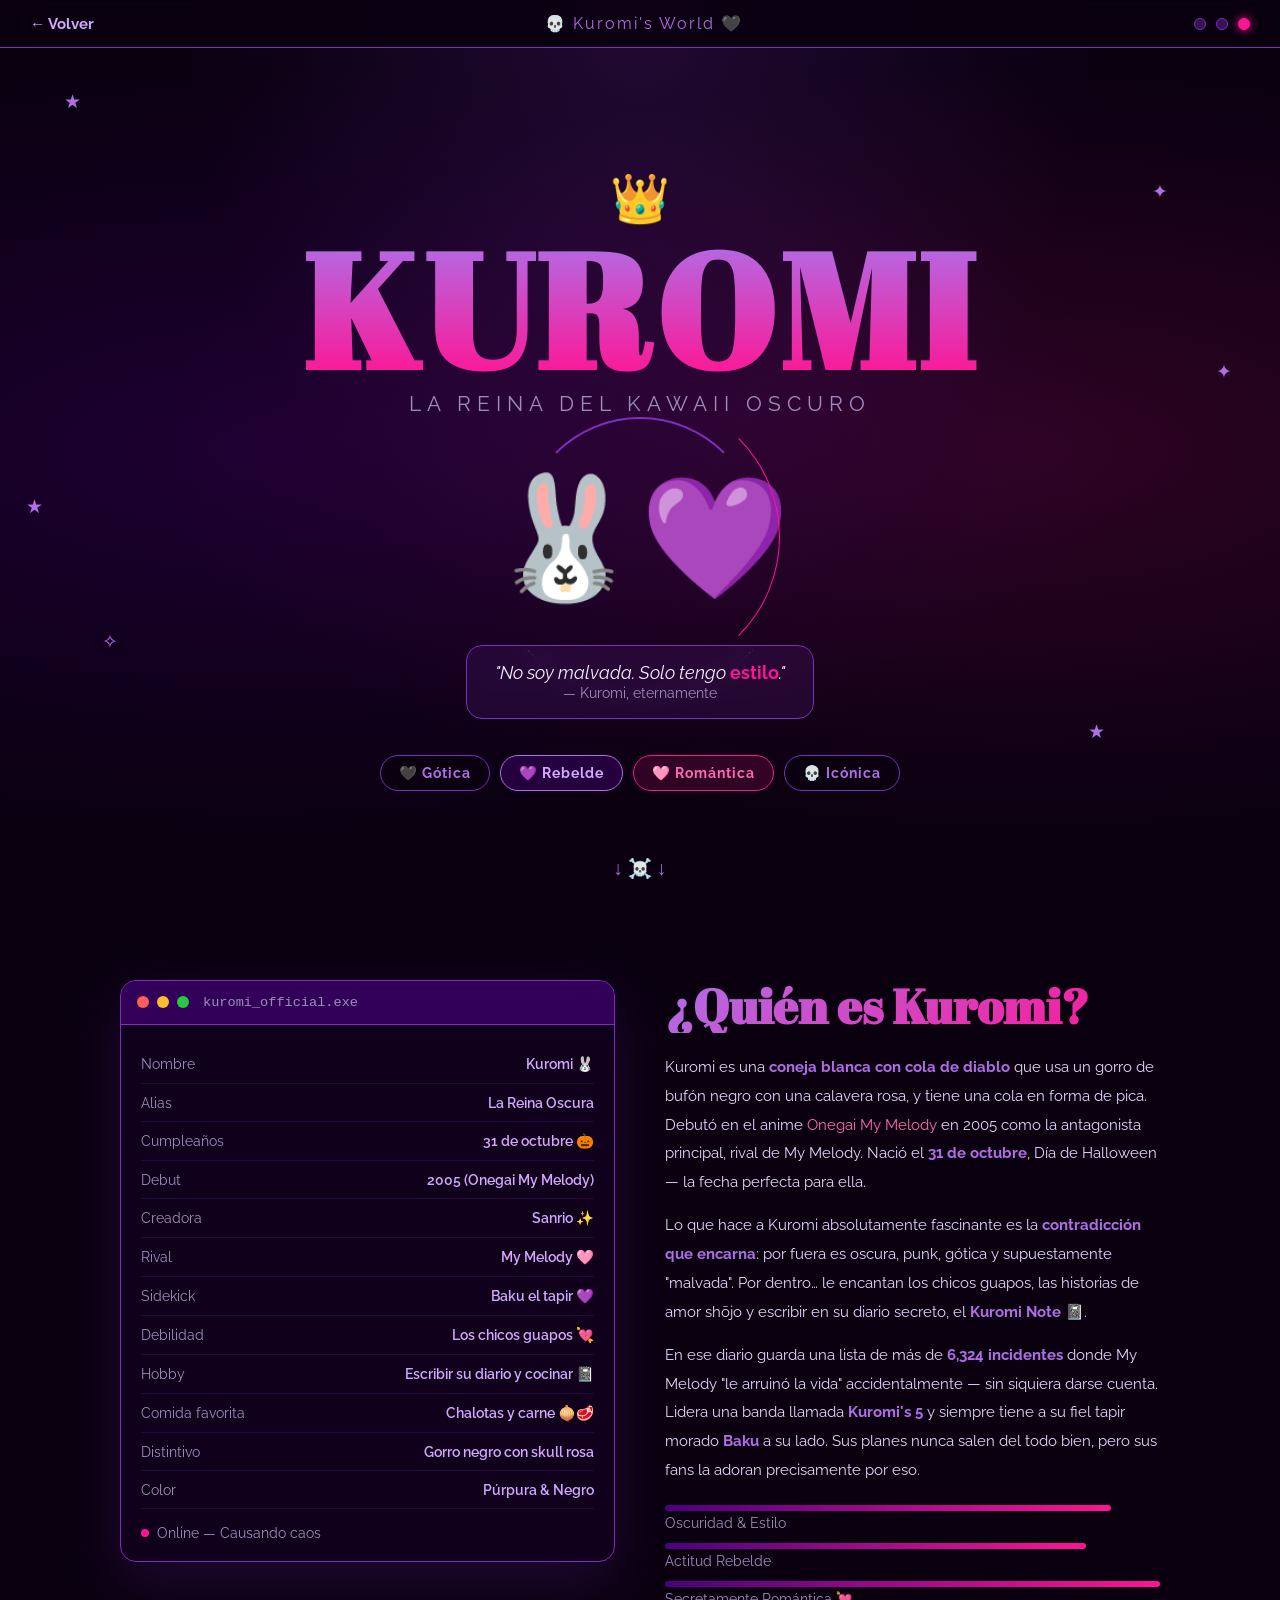
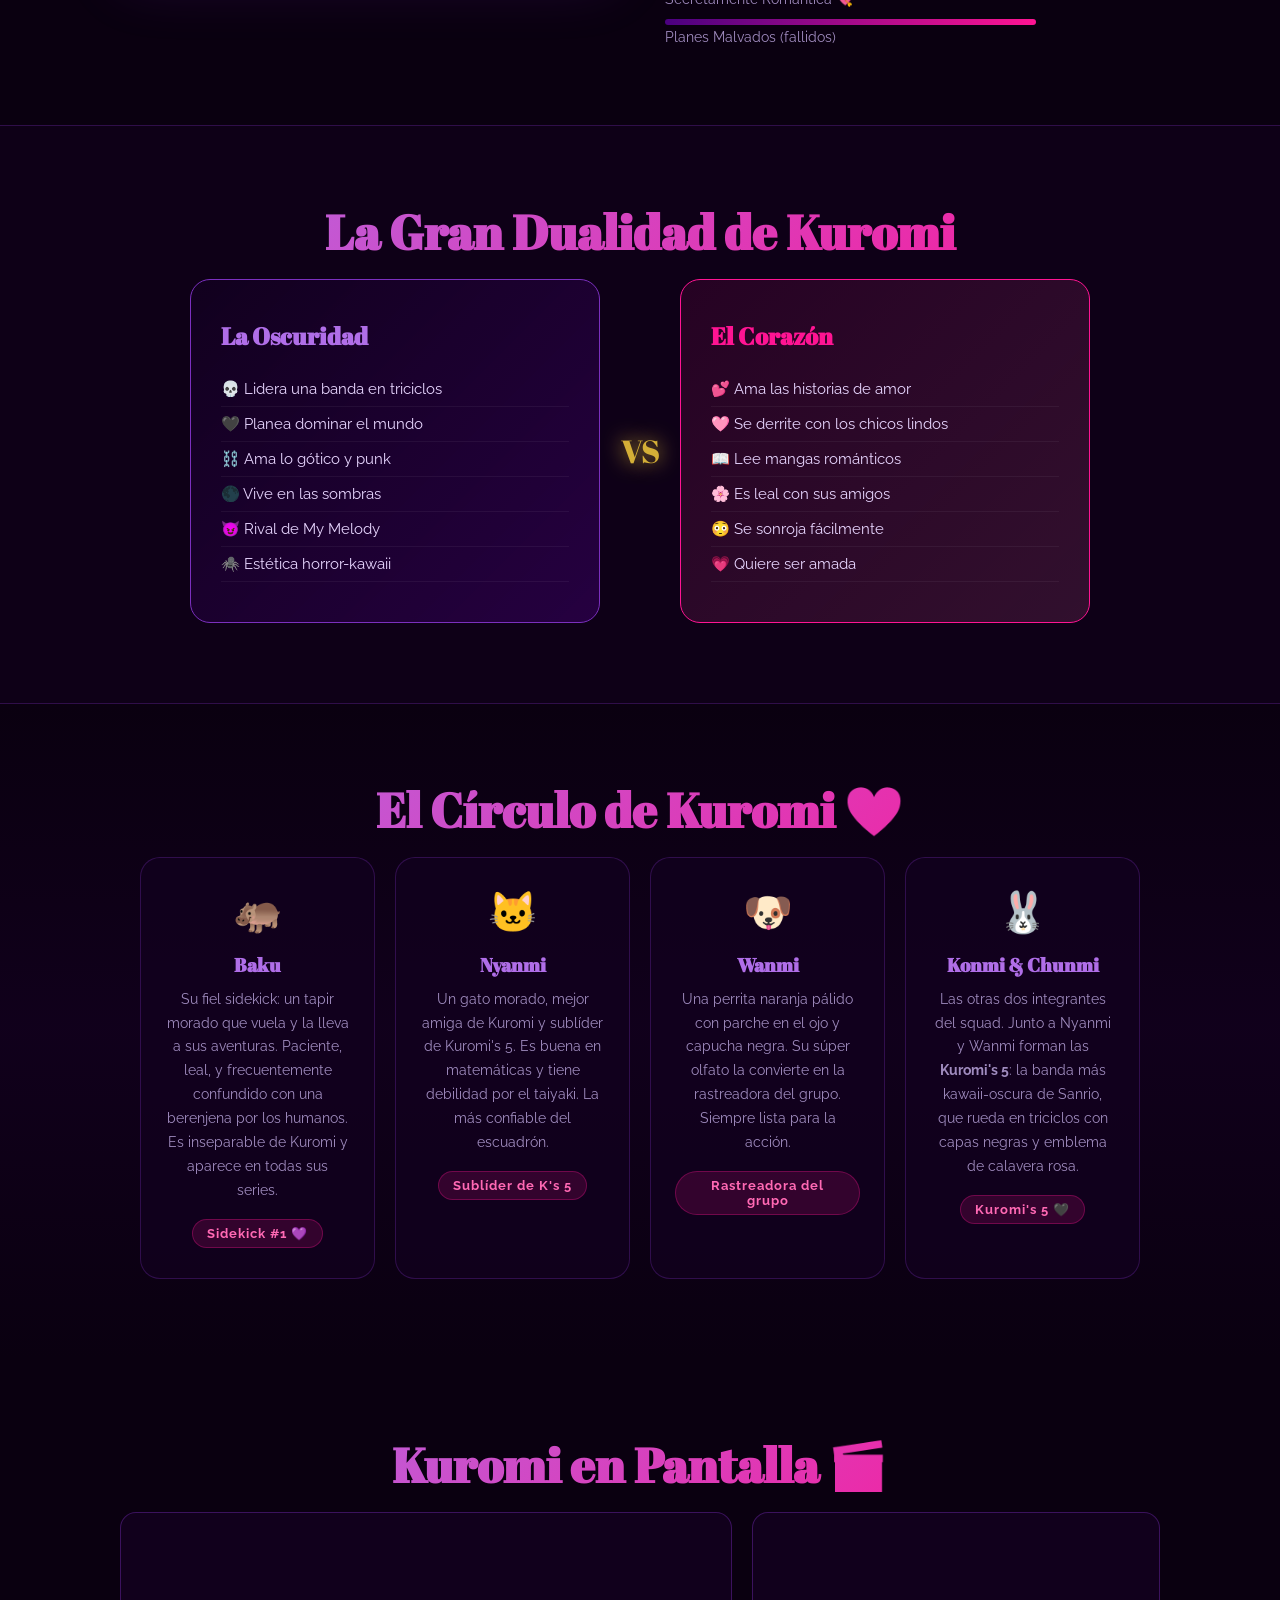
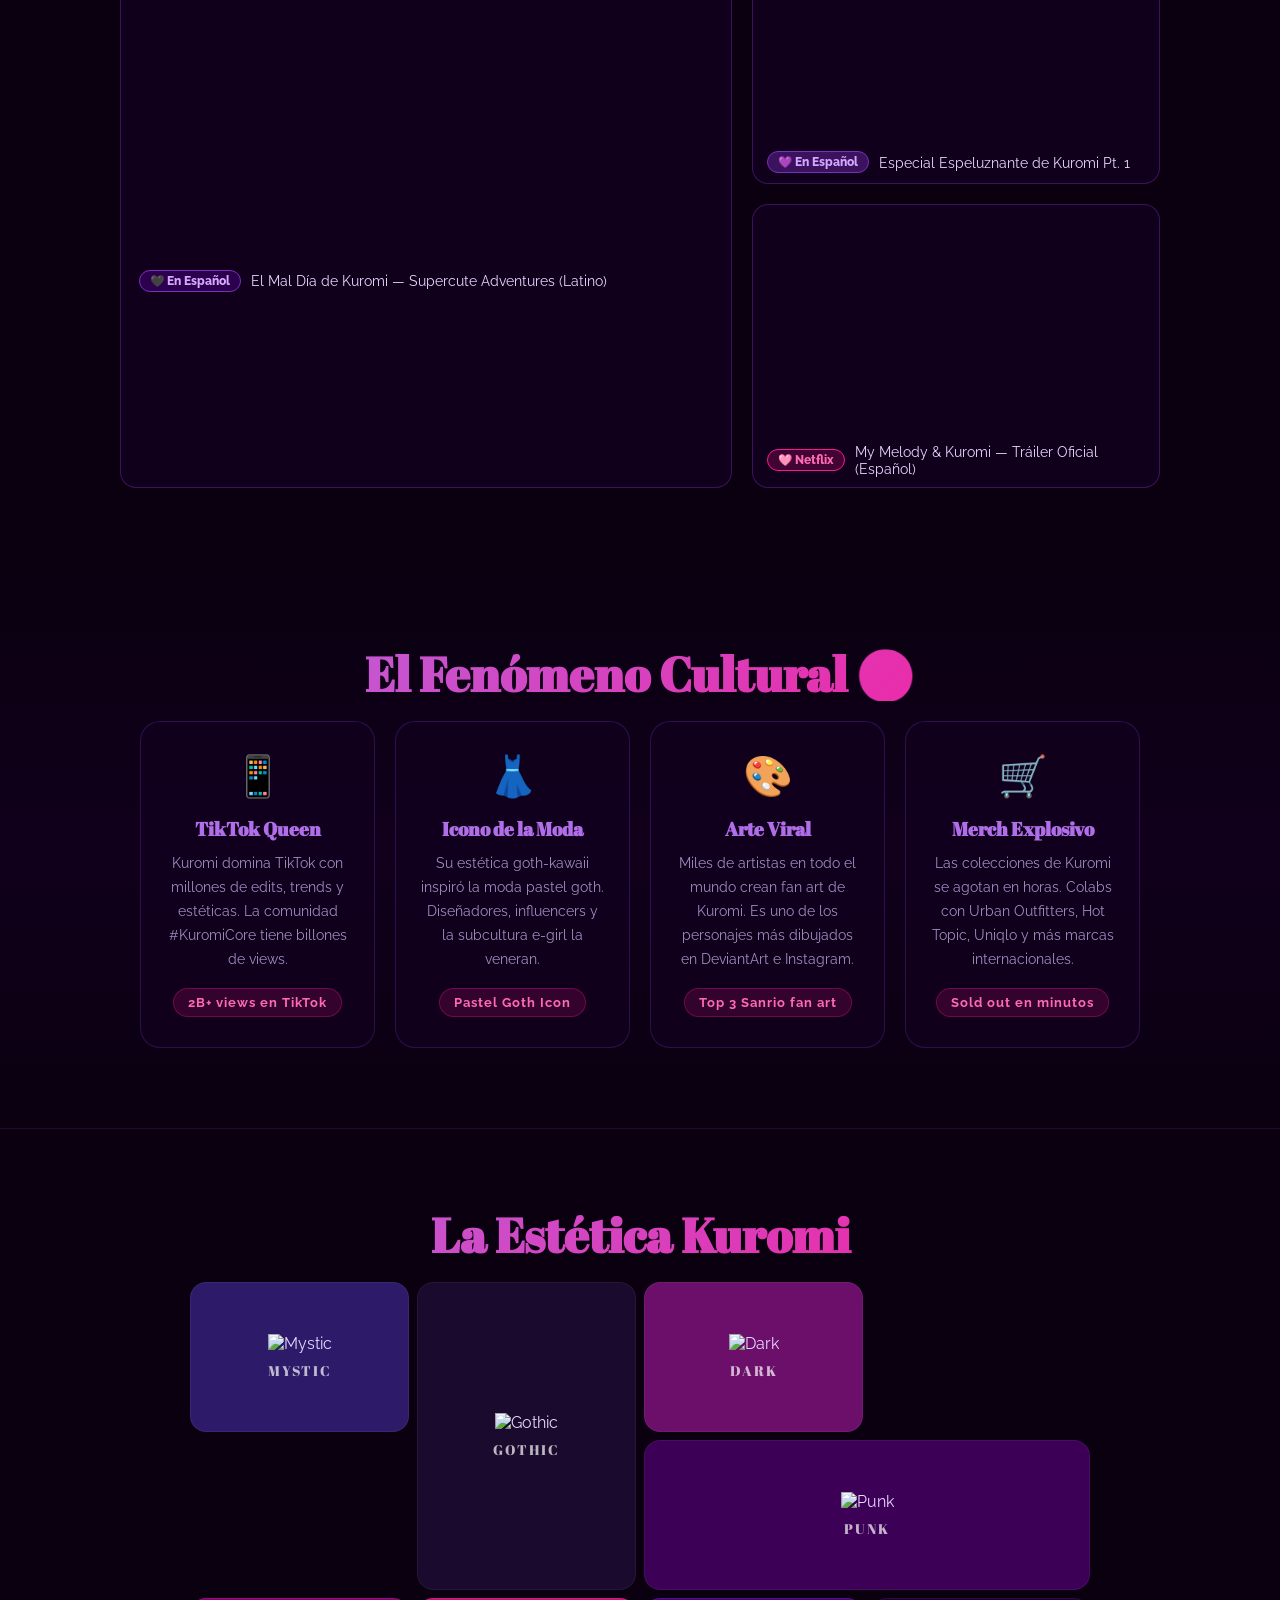
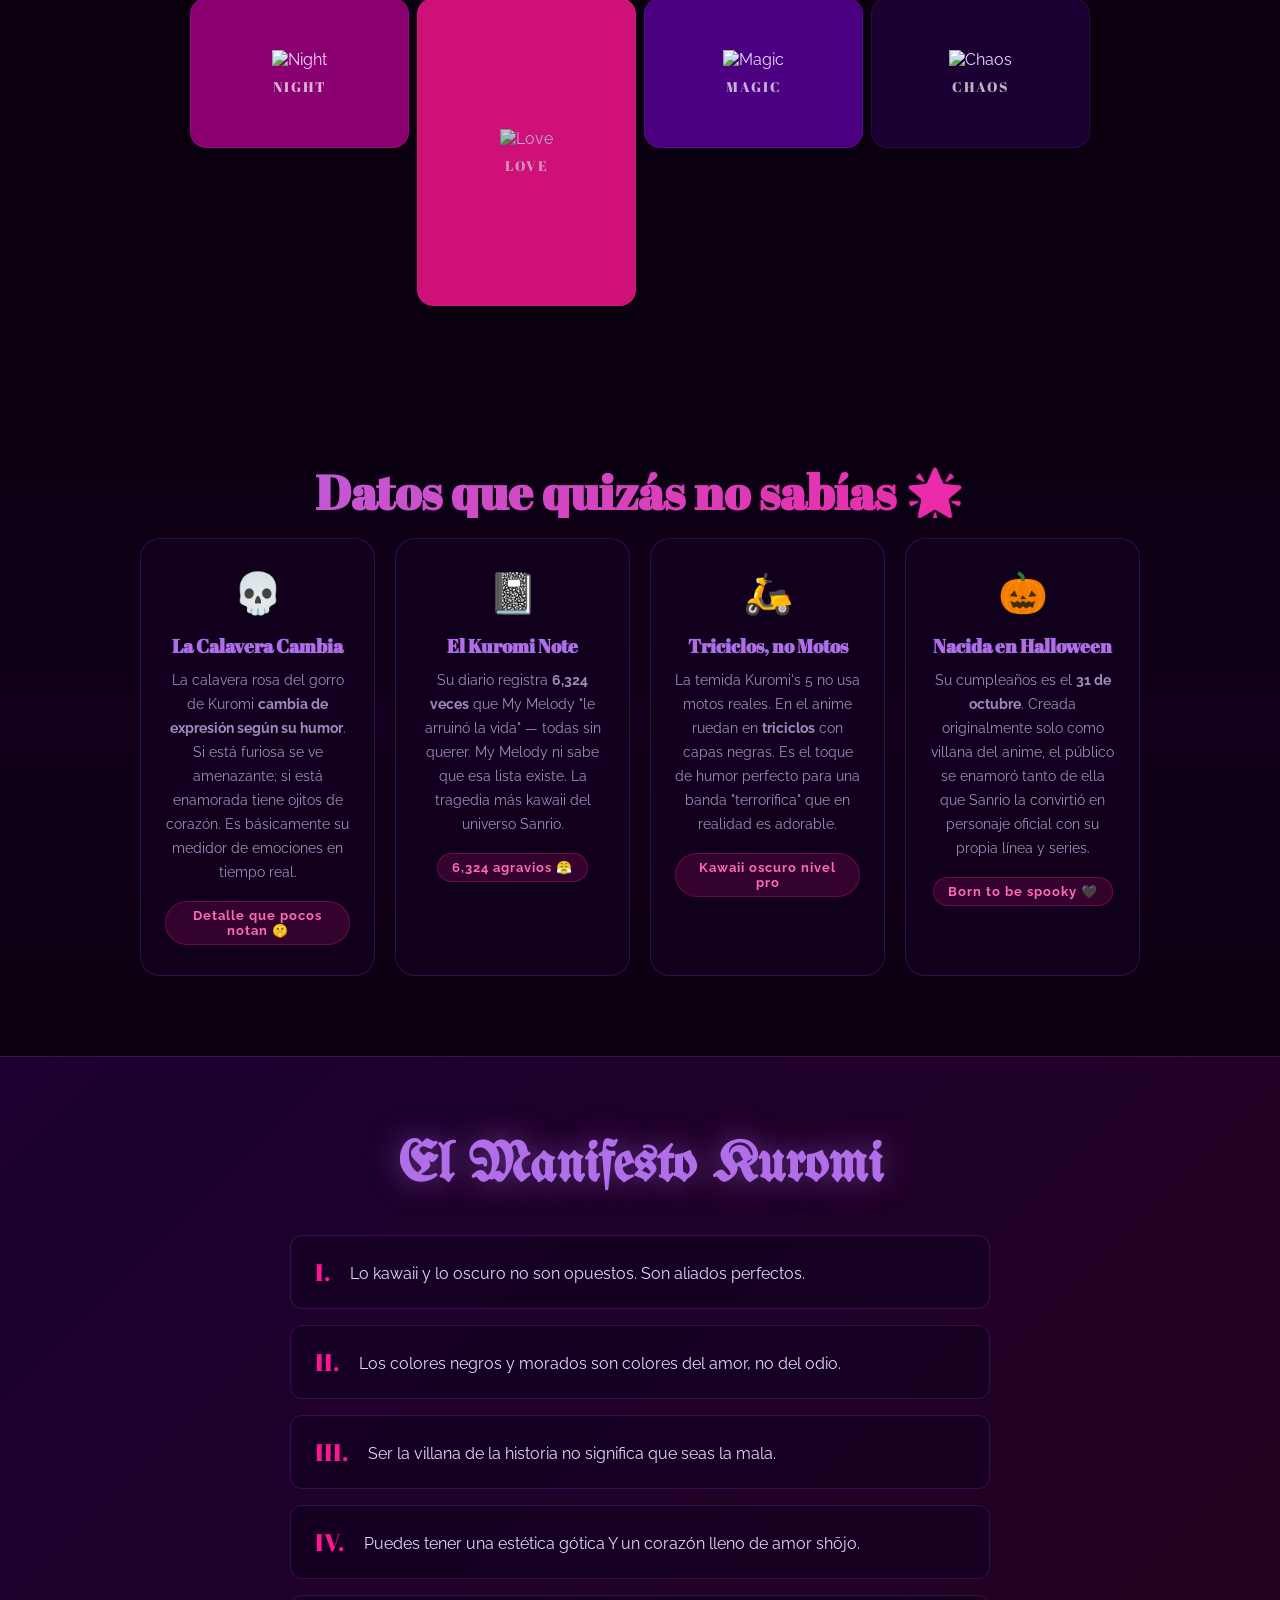
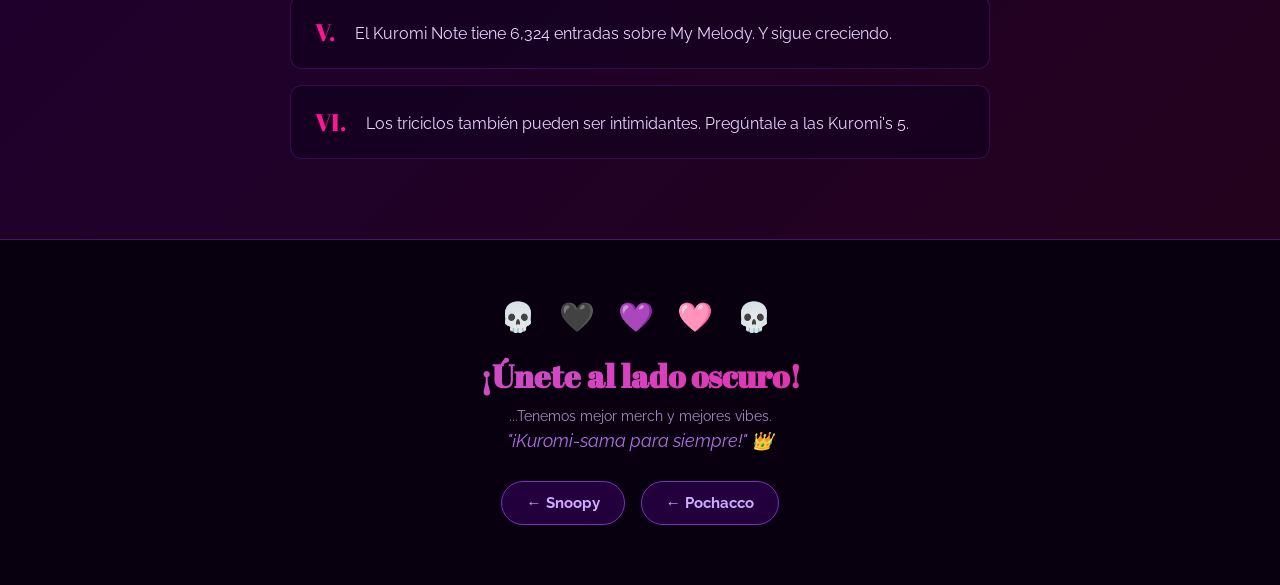
==== commit 7347d851: "Update kuromi.html" ====
--- a/kuromi.html
+++ b/kuromi.html
@@ -43,7 +43,7 @@
 
       <div class="kuromi-art">
         <img
-          src="https://www.sanrio.com/cdn/shop/files/kuromi-sq.jpg"
+          src="https://static.wikia.nocookie.net/doblaje/images/8/8d/Sanrio_Characters_Kuromi_Image016.png/revision/latest?cb=20240701183447&path-prefix=es"
           alt="Kuromi"
           class="kuromi-img"
           onerror="this.style.display='none'; this.nextElementSibling.style.display='flex'"
@@ -273,42 +273,51 @@
 
   <!-- Galería oscura -->
   <section class="dark-gallery">
-    <h2 class="section-title centered">La Estética Kuromi</h2>
-    <div class="aesthetic-grid">
-      <div class="ae-item" style="--ae-bg: #2d1b69">
-        <span class="ae-emoji">🔮</span>
-        <span class="ae-text">Mystic</span>
-      </div>
-      <div class="ae-item tall" style="--ae-bg: #1a0a2e">
-        <span class="ae-emoji">💀</span>
-        <span class="ae-text">Gothic</span>
-      </div>
-      <div class="ae-item" style="--ae-bg: #6b0f6b">
-        <span class="ae-emoji">🦇</span>
-        <span class="ae-text">Dark</span>
-      </div>
-      <div class="ae-item wide" style="--ae-bg: #3d0057">
-        <span class="ae-emoji">⛓️</span>
-        <span class="ae-text">Punk</span>
-      </div>
-      <div class="ae-item" style="--ae-bg: #8b0070">
-        <span class="ae-emoji">🌙</span>
-        <span class="ae-text">Night</span>
-      </div>
-      <div class="ae-item tall" style="--ae-bg: #ff1493; opacity:0.8">
-        <span class="ae-emoji">💘</span>
-        <span class="ae-text">Love</span>
-      </div>
-      <div class="ae-item" style="--ae-bg: #4a0080">
-        <span class="ae-emoji">✨</span>
-        <span class="ae-text">Magic</span>
-      </div>
-      <div class="ae-item" style="--ae-bg: #1c0033">
-        <span class="ae-emoji">🖤</span>
-        <span class="ae-text">Chaos</span>
-      </div>
-    </div>
-  </section>
+  <h2 class="section-title centered">La Estética Kuromi</h2>
+  <div class="aesthetic-grid">
+
+    <div class="ae-item" style="--ae-bg: #2d1b69">
+      <img src="https://m.media-amazon.com/images/I/71IRKRPd56L._AC_UF894,1000_QL80_.jpg" alt="Mystic" />
+      <span class="ae-text">Mystic</span>
+    </div>
+
+    <div class="ae-item tall" style="--ae-bg: #1a0a2e">
+      <img src="https://encrypted-tbn0.gstatic.com/images?q=tbn:ANd9GcRsHKLAMouYWWOBywbbLLukw0jx8pvTvgM_kA&s" alt="Gothic" />
+      <span class="ae-text">Gothic</span>
+    </div>
+
+    <div class="ae-item" style="--ae-bg: #6b0f6b">
+      <img src="https://i.pinimg.com/474x/28/a2/89/28a2892dc65c8594092512336ade0e91.jpg" alt="Dark" />
+      <span class="ae-text">Dark</span>
+    </div>
+
+    <div class="ae-item wide" style="--ae-bg: #3d0057">
+      <img src="https://i.pinimg.com/736x/b7/12/e6/b712e61df4c41c6872e49358b41033e0.jpg" alt="Punk" />
+      <span class="ae-text">Punk</span>
+    </div>
+
+    <div class="ae-item" style="--ae-bg: #8b0070">
+      <img src="https://encrypted-tbn0.gstatic.com/images?q=tbn:ANd9GcQ7QO6X7_iV50CSxf8D24tJqBr3mLu3OC5w9Q&s" alt="Night" />
+      <span class="ae-text">Night</span>
+    </div>
+
+    <div class="ae-item tall" style="--ae-bg: #ff1493; opacity:0.8">
+      <img src="https://images.cults3d.com/PclBpLH_0pPgLipQFlkixWFBKVw=/516x516/filters:no_upscale()/https://fbi.cults3d.com/uploaders/17900005/illustration-file/4fdfbacb-bd49-4eb1-9415-97049aed45c5/3f1d4b1a-6393-4a07-a4cc-ab5bf7f858be.jpg" alt="Love" />
+      <span class="ae-text">Love</span>
+    </div>
+
+    <div class="ae-item" style="--ae-bg: #4a0080">
+      <img src="https://encrypted-tbn0.gstatic.com/images?q=tbn:ANd9GcRXp2L3LrlZfbzLAPa76DpBtgxQD8L24_MrFA&s" alt="Magic" />
+      <span class="ae-text">Magic</span>
+    </div>
+
+    <div class="ae-item" style="--ae-bg: #1c0033">
+      <img src="https://encrypted-tbn0.gstatic.com/images?q=tbn:ANd9GcRiI3LGa49DcGrLNdy48VJbIPxBDUVv7MYa5w&s" alt="Chaos" />
+      <span class="ae-text">Chaos</span>
+    </div>
+
+  </div>
+</section>
 
   <!-- Fun Facts -->
   <section class="phenomenon">
